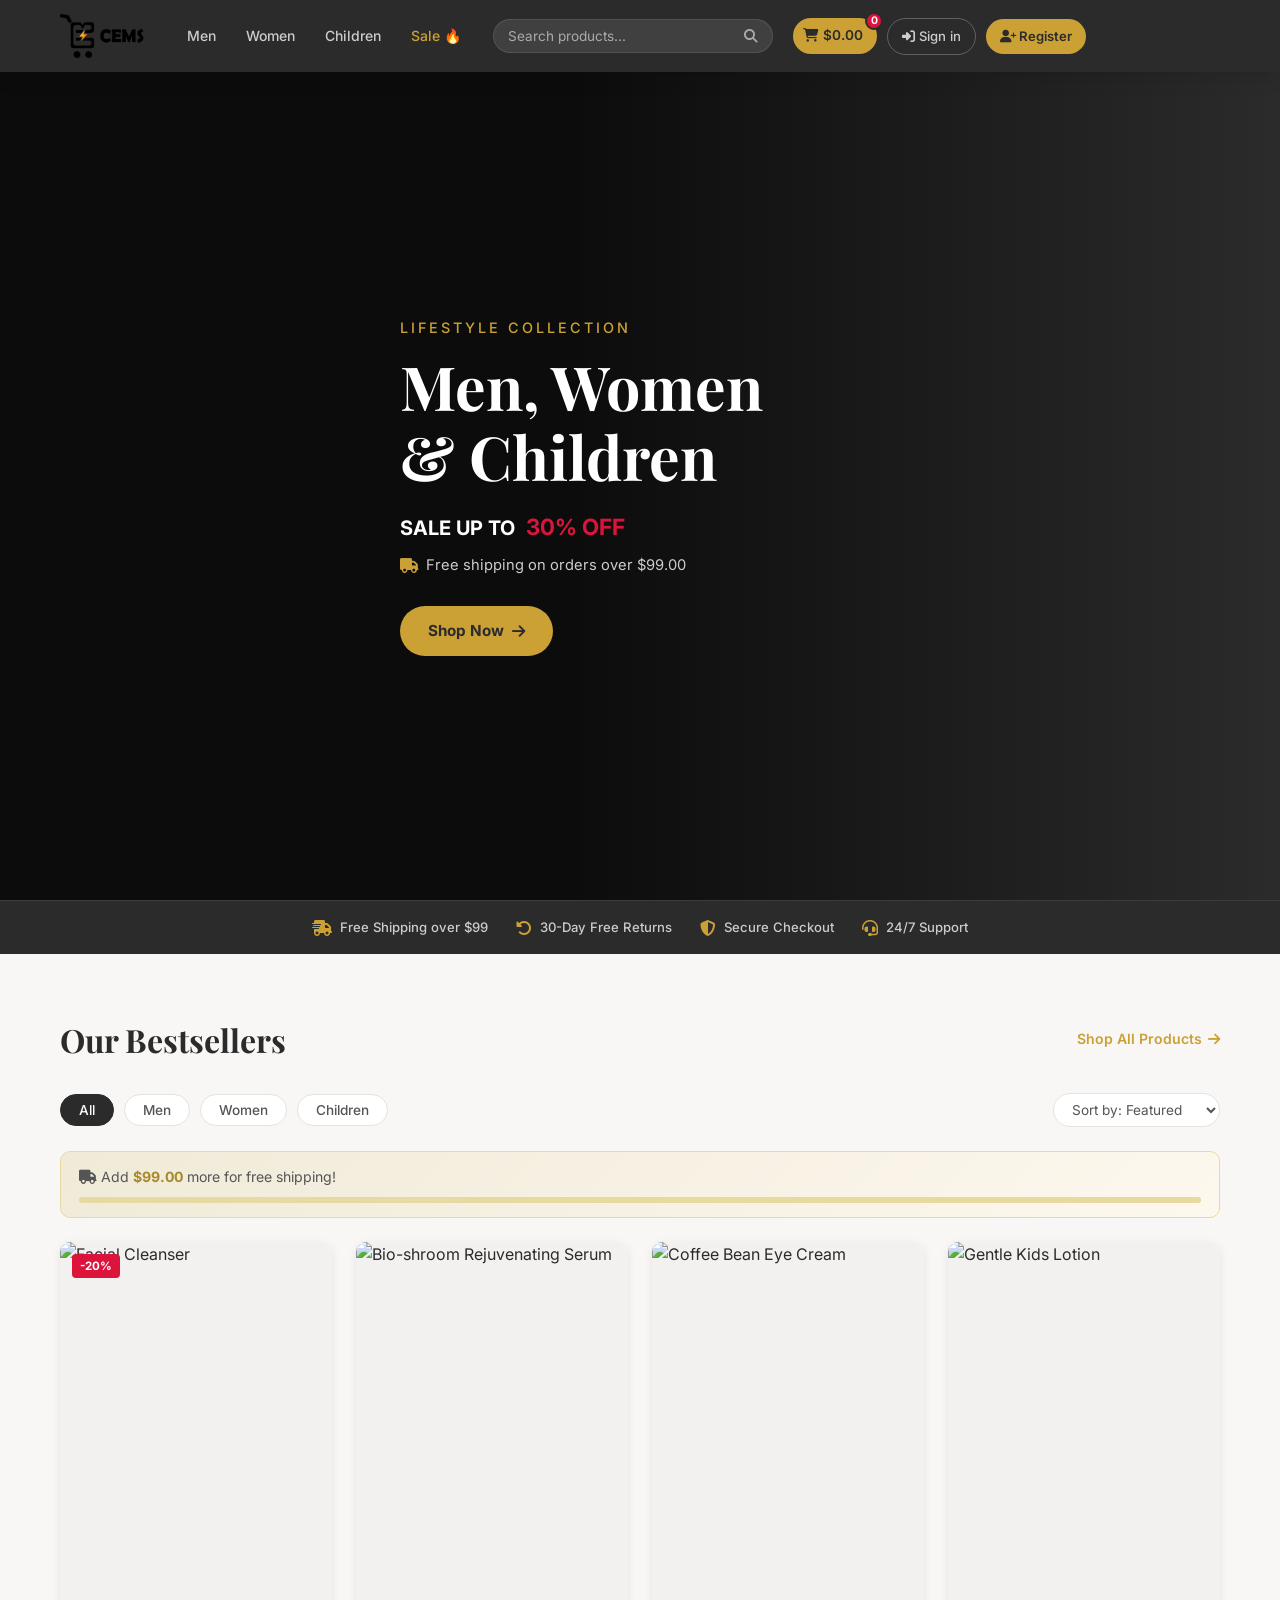
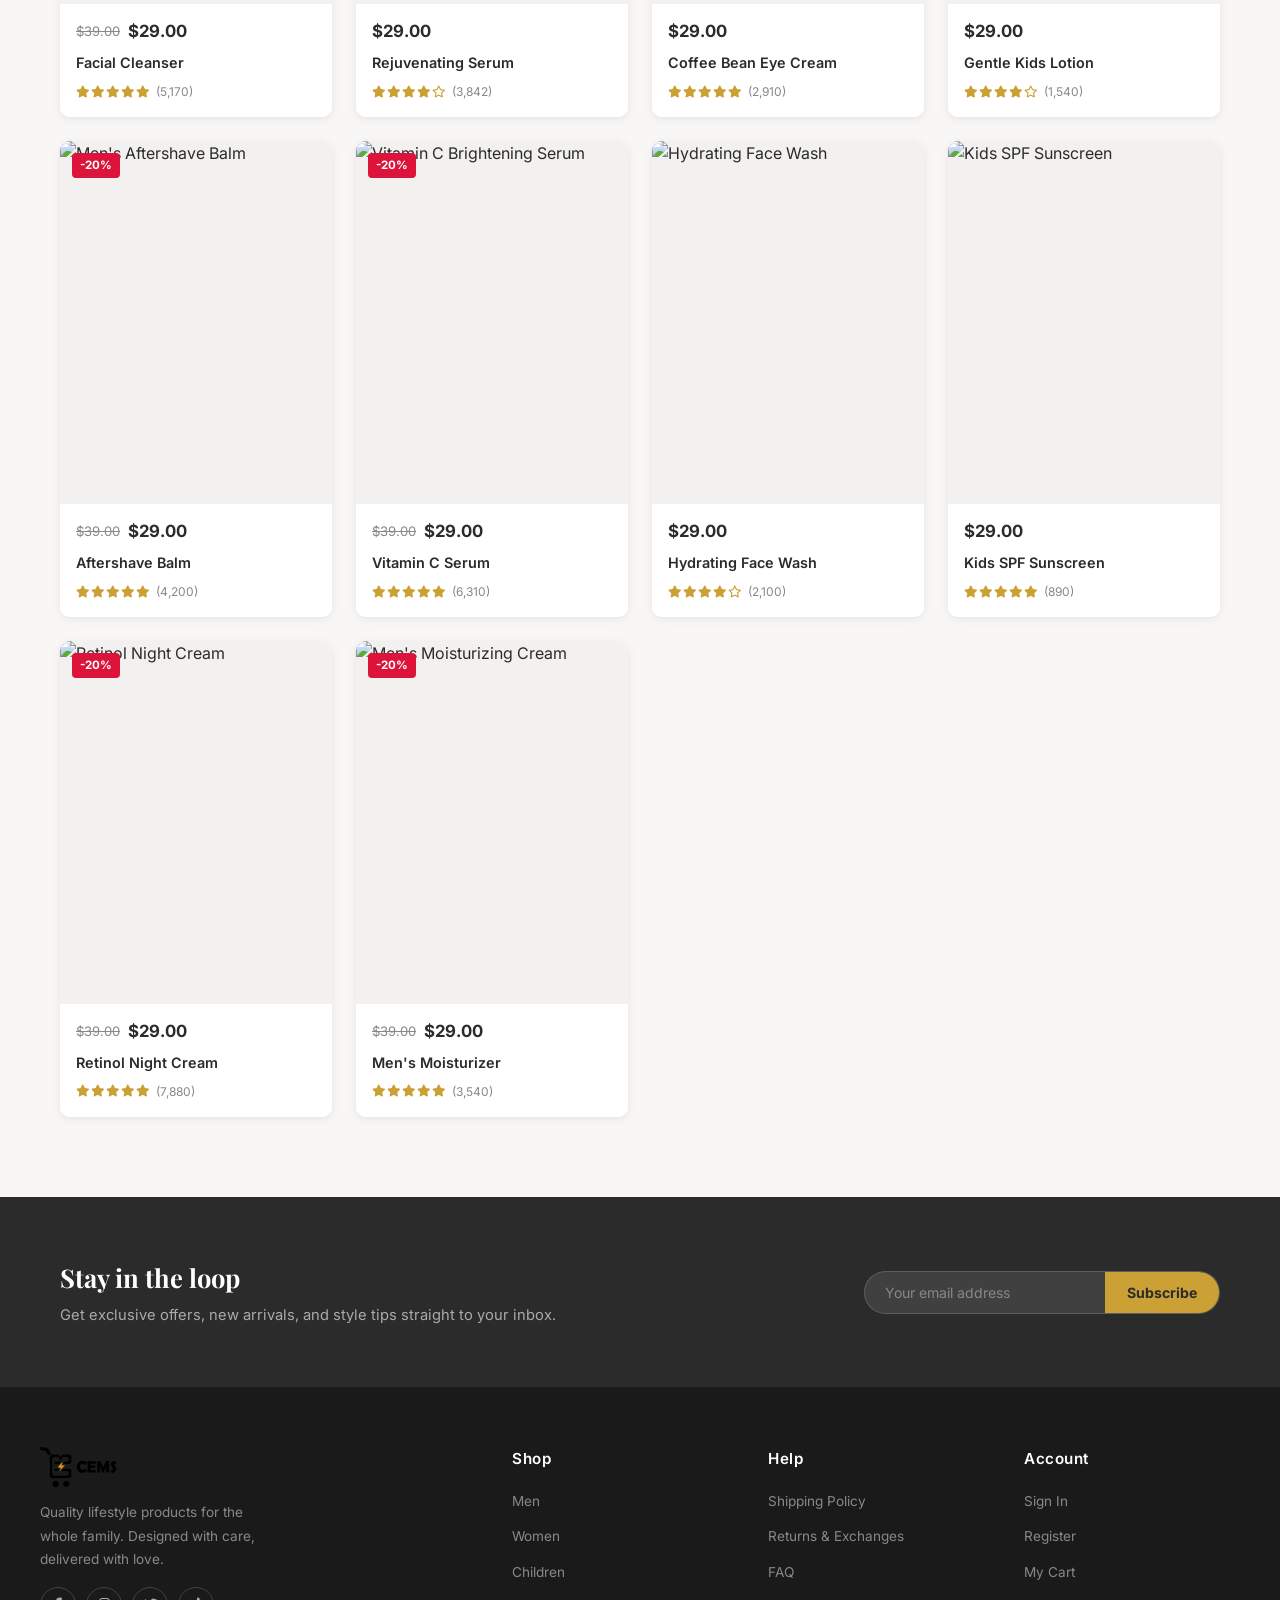
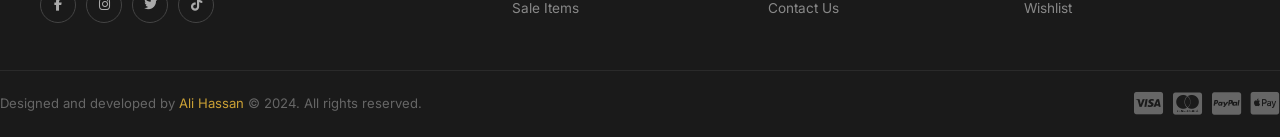
==== Store/index.html @ 9d7975e6 "Add files via upload" ====
<!DOCTYPE html>
<html lang="en">
<head>
  <meta charset="UTF-8" />
  <meta name="viewport" content="width=device-width, initial-scale=1.0" />
  <meta name="description" content="Shop the latest lifestyle collection for Men, Women & Children. Sale up to 30% off. Free shipping on orders over $99." />
  <title>StyleStore — Lifestyle Collection</title>
  <link rel="shortcut icon" href="images/bag-shopping-solid.svg" type="image/x-icon" />
  <link rel="stylesheet" href="https://cdnjs.cloudflare.com/ajax/libs/font-awesome/6.4.2/css/all.min.css" crossorigin="anonymous" referrerpolicy="no-referrer" />
  <link rel="stylesheet" href="css/main.css" />
</head>
<body>

  <!-- ===== HEADER ===== -->
  <header id="headerElement">
    <div class="container header-inner">

      <button class="hamburger" id="hamburgerBtn" aria-label="Open menu">
        <i class="fa-solid fa-bars"></i>
      </button>

      <a href="index.html" class="logo" aria-label="StyleStore Home">
        <img src="images/IMG_20241124_141913_439.png" alt="StyleStore Logo" />
      </a>

      <nav class="main-nav" id="mainNav">
        <ul>
          <li><a href="#shop">Men</a></li>
          <li><a href="#shop">Women</a></li>
          <li><a href="#shop">Children</a></li>
          <li><a href="#shop" class="nav-sale">Sale 🔥</a></li>
        </ul>
      </nav>

      <div class="search-bar">
        <input type="search" id="searchInput" placeholder="Search products..." aria-label="Search products" />
        <button id="searchBtn" aria-label="Search"><i class="fa-solid fa-magnifying-glass"></i></button>
      </div>

      <div class="header-actions">
        <a href="cart.html" class="cart-link" aria-label="Shopping cart">
          <i class="fa-solid fa-cart-shopping"></i>
          <span class="cart-total" id="cartTotalHeader">$0.00</span>
          <span class="badge-count" id="cartCountHeader">0</span>
        </a>
        <a class="btn-outline" href="signin.html"><i class="fa-solid fa-right-to-bracket"></i> Sign in</a>
        <a class="btn-solid" href="register.html"><i class="fa-solid fa-user-plus"></i> Register</a>
      </div>
    </div>
  </header>

  <!-- ===== HERO ===== -->
  <section class="hero">
    <div class="hero-overlay"></div>
    <div class="container hero-content">
      <p class="hero-eyebrow">Lifestyle Collection</p>
      <h1 class="hero-title">Men, Women<br>&amp; Children</h1>
      <p class="hero-sale">SALE UP TO <span>30% OFF</span></p>
      <p class="hero-ship"><i class="fa-solid fa-truck"></i> Free shipping on orders over $99.00</p>
      <a href="#shop" class="btn-hero">Shop Now <i class="fa-solid fa-arrow-right"></i></a>
    </div>
  </section>

  <!-- ===== TRUST BADGES ===== -->
  <section class="trust-bar">
    <div class="container trust-inner">
      <div class="trust-item"><i class="fa-solid fa-truck-fast"></i><span>Free Shipping over $99</span></div>
      <div class="trust-item"><i class="fa-solid fa-rotate-left"></i><span>30-Day Free Returns</span></div>
      <div class="trust-item"><i class="fa-solid fa-shield-halved"></i><span>Secure Checkout</span></div>
      <div class="trust-item"><i class="fa-solid fa-headset"></i><span>24/7 Support</span></div>
    </div>
  </section>

  <!-- ===== BREADCRUMB (hidden on home, shown on other pages) ===== -->

  <!-- ===== PRODUCTS SECTION ===== -->
  <section class="section shop" id="shop" aria-label="Shop">
    <div class="container">

      <div class="section-header">
        <h2 class="section-title">Our Bestsellers</h2>
        <a href="#shop" class="btn-link">Shop All Products <i class="fa-solid fa-arrow-right"></i></a>
      </div>

      <!-- Filter Bar -->
      <div class="filter-bar">
        <button class="filter-btn active" data-filter="all">All</button>
        <button class="filter-btn" data-filter="men">Men</button>
<button class="filter-btn" data-filter="women">Women</button>
        <button class="filter-btn" data-filter="children">Children</button>
        <select class="sort-select" id="sortSelect" aria-label="Sort products">
          <option value="default">Sort by: Featured</option>
          <option value="price-asc">Price: Low to High</option>
          <option value="price-desc">Price: High to Low</option>
          <option value="rating">Top Rated</option>
        </select>
      </div>

      <!-- Free Shipping Progress -->
      <div class="shipping-progress" id="shippingProgress">
        <p><i class="fa-solid fa-truck"></i> Add <strong id="shippingRemain">$99.00</strong> more for free shipping!</p>
        <div class="progress-track"><div class="progress-fill" id="progressFill" style="width:0%"></div></div>
      </div>

      <ul class="products-grid" id="productsGrid">

        <li class="product-item" data-category="women" data-price="29" data-rating="5">
          <div class="shop-card">
            <div class="card-banner">
              <img src="images/product-01.jpg" width="540" height="720" loading="lazy" alt="Facial Cleanser" class="img-cover">
              <span class="badge">-20%</span>
              <div class="card-actions">
                <button class="action-btn" aria-label="Add to cart" onclick="addToCart('Facial Cleanser', 29, 'images/product-01.jpg', this)">
                  <i class="fa-solid fa-bag-shopping"></i>
                </button>
                <button class="action-btn wishlist-btn" aria-label="Add to wishlist" onclick="toggleWishlist(this)">
                  <i class="fa-regular fa-heart"></i>
                </button>
                <button class="action-btn" aria-label="Quick view" onclick="openQuickView('Facial Cleanser', 29, 'images/product-01.jpg', 'A gentle daily facial cleanser suitable for all skin types. Removes impurities without stripping moisture.')">
                  <i class="fa-solid fa-eye"></i>
                </button>
              </div>
            </div>
            <div class="card-content">
              <div class="price">
                <del class="del">$39.00</del>
                <span class="price-now">$29.00</span>
              </div>
              <h3><a href="product.html" class="card-title">Facial Cleanser</a></h3>
              <div class="card-rating">
                <div class="stars" aria-label="5 star rating">
                  <i class="fa-solid fa-star"></i><i class="fa-solid fa-star"></i><i class="fa-solid fa-star"></i><i class="fa-solid fa-star"></i><i class="fa-solid fa-star"></i>
                </div>
                <p class="rating-text">(5,170)</p>
              </div>
            </div>
          </div>
        </li>

        <li class="product-item" data-category="men" data-price="29" data-rating="4">
          <div class="shop-card">
            <div class="card-banner">
              <img src="images/product-02.jpg" width="540" height="720" loading="lazy" alt="Bio-shroom Rejuvenating Serum" class="img-cover">
              <div class="card-actions">
                <button class="action-btn" aria-label="Add to cart" onclick="addToCart('Rejuvenating Serum', 29, 'images/product-02.jpg', this)">
                  <i class="fa-solid fa-bag-shopping"></i>
                </button>
                <button class="action-btn wishlist-btn" aria-label="Add to wishlist" onclick="toggleWishlist(this)">
                  <i class="fa-regular fa-heart"></i>
                </button>
                <button class="action-btn" aria-label="Quick view" onclick="openQuickView('Rejuvenating Serum', 29, 'images/product-02.jpg', 'Bio-shroom formula that deeply nourishes and rejuvenates tired skin overnight.')">
                  <i class="fa-solid fa-eye"></i>
 </button>
              </div>
            </div>
            <div class="card-content">
              <div class="price"><span class="price-now">$29.00</span></div>
              <h3><a href="product.html" class="card-title">Rejuvenating Serum</a></h3>
              <div class="card-rating">
                <div class="stars">
                  <i class="fa-solid fa-star"></i><i class="fa-solid fa-star"></i><i class="fa-solid fa-star"></i><i class="fa-solid fa-star"></i><i class="fa-regular fa-star"></i>
                </div>
                <p class="rating-text">(3,842)</p>
              </div>
            </div>
          </div>
        </li>

        <li class="product-item" data-category="women" data-price="29" data-rating="5">
          <div class="shop-card">
            <div class="card-banner">
              <img src="images/product-03.jpg" width="540" height="720" loading="lazy" alt="Coffee Bean Eye Cream" class="img-cover">
              <div class="card-actions">
                <button class="action-btn" aria-label="Add to cart" onclick="addToCart('Coffee Bean Eye Cream', 29, 'images/product-03.jpg', this)">
                  <i class="fa-solid fa-bag-shopping"></i>
                </button>
                <button class="action-btn wishlist-btn" aria-label="Add to wishlist" onclick="toggleWishlist(this)">
                  <i class="fa-regular fa-heart"></i>
                </button>
                <button class="action-btn" aria-label="Quick view" onclick="openQuickView('Coffee Bean Eye Cream', 29, 'images/product-03.jpg', 'Caffeine-infused eye cream that reduces puffiness and dark circles.')">
                  <i class="fa-solid fa-eye"></i>
                </button>
              </div>
            </div>
            <div class="card-content">
              <div class="price"><span class="price-now">$29.00</span></div>
              <h3><a href="product.html" class="card-title">Coffee Bean Eye Cream</a></h3>
              <div class="card-rating">
                <div class="stars">
                  <i class="fa-solid fa-star"></i><i class="fa-solid fa-star"></i><i class="fa-solid fa-star"></i><i class="fa-solid fa-star"></i><i class="fa-solid fa-star"></i>
                </div>
                <p class="rating-text">(2,910)</p>
              </div>
            </div>
          </div>
        </li>

        <li class="product-item" data-category="children" data-price="29" data-rating="4">
          <div class="shop-card">
            <div class="card-banner">
              <img src="images/product-04.jpg" width="540" height="720" loading="lazy" alt="Gentle Kids Lotion" class="img-cover">
              <div class="card-actions">
                <button class="action-btn" aria-label="Add to cart" onclick="addToCart('Gentle Kids Lotion', 29, 'images/product-04.jpg', this)">
                  <i class="fa-solid fa-bag-shopping"></i>
                </button>
                <button class="action-btn wishlist-btn" aria-label="Add to wishlist" onclick="toggleWishlist(this)">
                  <i class="fa-regular fa-heart"></i>
                </button>
                <button class="action-btn" aria-label="Quick view" onclick="openQuickView('Gentle Kids Lotion', 29, 'images/product-04.jpg', 'Hypoallergenic lotion specially formulated for sensitive children\'s skin.')">
                  <i class="fa-solid fa-eye"></i>
                </button>
              </div>
            </div>
            <div class="card-content">
              <div class="price"><span class="price-now">$29.00</span></div>
              <h3><a href="product.html" class="card-title">Gentle Kids Lotion</a></h3>
              <div class="card-rating">
                <div class="stars">
                  <i class="fa-solid fa-star"></i><i class="fa-solid fa-star"></i><i class="fa-solid fa-star"></i><i class="fa-solid fa-star"></i><i class="fa-regular fa-star"></i>
                </div>
                <p class="rating-text">(1,540)</p>
              </div>
            </div>
          </div>
        </li>
 <li class="product-item" data-category="men" data-price="29" data-rating="5">
          <div class="shop-card">
            <div class="card-banner">
              <img src="images/product-05.jpg" width="540" height="720" loading="lazy" alt="Men's Aftershave Balm" class="img-cover">
              <span class="badge">-20%</span>
              <div class="card-actions">
                <button class="action-btn" aria-label="Add to cart" onclick="addToCart('Aftershave Balm', 29, 'images/product-05.jpg', this)">
                  <i class="fa-solid fa-bag-shopping"></i>
                </button>
                <button class="action-btn wishlist-btn" aria-label="Add to wishlist" onclick="toggleWishlist(this)">
                  <i class="fa-regular fa-heart"></i>
                </button>
                <button class="action-btn" aria-label="Quick view" onclick="openQuickView('Aftershave Balm', 29, 'images/product-05.jpg', 'Soothing aftershave balm with natural ingredients for smooth, irritation-free skin.')">
                  <i class="fa-solid fa-eye"></i>
                </button>
              </div>
            </div>
            <div class="card-content">
              <div class="price">
                <del class="del">$39.00</del>
                <span class="price-now">$29.00</span>
              </div>
              <h3><a href="product.html" class="card-title">Aftershave Balm</a></h3>
              <div class="card-rating">
                <div class="stars">
                  <i class="fa-solid fa-star"></i><i class="fa-solid fa-star"></i><i class="fa-solid fa-star"></i><i class="fa-solid fa-star"></i><i class="fa-solid fa-star"></i>
                </div>
                <p class="rating-text">(4,200)</p>
              </div>
            </div>
          </div>
        </li>

        <li class="product-item" data-category="women" data-price="29" data-rating="5">
          <div class="shop-card">
            <div class="card-banner">
              <img src="images/product-06.jpg" width="540" height="720" loading="lazy" alt="Vitamin C Brightening Serum" class="img-cover">
              <span class="badge">-20%</span>
              <div class="card-actions">
                <button class="action-btn" aria-label="Add to cart" onclick="addToCart('Vitamin C Serum', 29, 'images/product-06.jpg', this)">
                  <i class="fa-solid fa-bag-shopping"></i>
                </button>
                <button class="action-btn wishlist-btn" aria-label="Add to wishlist" onclick="toggleWishlist(this)">
                  <i class="fa-regular fa-heart"></i>
                </button>
                <button class="action-btn" aria-label="Quick view" onclick="openQuickView('Vitamin C Serum', 29, 'images/product-06.jpg', 'Brightening Vitamin C serum that evens skin tone and reduces dark spots.')">
                  <i class="fa-solid fa-eye"></i>
                </button>
              </div>
            </div>
            <div class="card-content">
              <div class="price">
                <del class="del">$39.00</del>
                <span class="price-now">$29.00</span>
              </div>
              <h3><a href="product.html" class="card-title">Vitamin C Serum</a></h3>
              <div class="card-rating">
                <div class="stars">
                  <i class="fa-solid fa-star"></i><i class="fa-solid fa-star"></i><i class="fa-solid fa-star"></i><i class="fa-solid fa-star"></i><i class="fa-solid fa-star"></i>
                </div>
                <p class="rating-text">(6,310)</p>
              </div>
            </div>
          </div>
        </li>

        <li class="product-item" data-category="men" data-price="29" data-rating="4">
          <div class="shop-card">
            <div class="card-banner">
 <img src="images/product-08.jpg" width="540" height="720" loading="lazy" alt="Hydrating Face Wash" class="img-cover">
              <div class="card-actions">
                <button class="action-btn" aria-label="Add to cart" onclick="addToCart('Hydrating Face Wash', 29, 'images/product-08.jpg', this)">
                  <i class="fa-solid fa-bag-shopping"></i>
                </button>
                <button class="action-btn wishlist-btn" aria-label="Add to wishlist" onclick="toggleWishlist(this)">
                  <i class="fa-regular fa-heart"></i>
                </button>
                <button class="action-btn" aria-label="Quick view" onclick="openQuickView('Hydrating Face Wash', 29, 'images/product-08.jpg', 'Gentle daily face wash with hyaluronic acid for deep hydration.')">
                  <i class="fa-solid fa-eye"></i>
                </button>
              </div>
            </div>
            <div class="card-content">
              <div class="price"><span class="price-now">$29.00</span></div>
              <h3><a href="product.html" class="card-title">Hydrating Face Wash</a></h3>
              <div class="card-rating">
                <div class="stars">
                  <i class="fa-solid fa-star"></i><i class="fa-solid fa-star"></i><i class="fa-solid fa-star"></i><i class="fa-solid fa-star"></i><i class="fa-regular fa-star"></i>
                </div>
                <p class="rating-text">(2,100)</p>
              </div>
            </div>
          </div>
        </li>

        <li class="product-item" data-category="children" data-price="29" data-rating="5">
          <div class="shop-card">
            <div class="card-banner">
              <img src="images/product-09.jpg" width="540" height="720" loading="lazy" alt="Kids SPF Sunscreen" class="img-cover">
              <div class="card-actions">
                <button class="action-btn" aria-label="Add to cart" onclick="addToCart('Kids SPF Sunscreen', 29, 'images/product-09.jpg', this)">
                  <i class="fa-solid fa-bag-shopping"></i>
                </button>
                <button class="action-btn wishlist-btn" aria-label="Add to wishlist" onclick="toggleWishlist(this)">
                  <i class="fa-regular fa-heart"></i>
                </button>
                <button class="action-btn" aria-label="Quick view" onclick="openQuickView('Kids SPF Sunscreen', 29, 'images/product-09.jpg', 'SPF 50+ mineral sunscreen safe for children\'s delicate skin.')">
                  <i class="fa-solid fa-eye"></i>
                </button>
              </div>
            </div>
            <div class="card-content">
              <div class="price"><span class="price-now">$29.00</span></div>
              <h3><a href="product.html" class="card-title">Kids SPF Sunscreen</a></h3>
              <div class="card-rating">
                <div class="stars">
                  <i class="fa-solid fa-star"></i><i class="fa-solid fa-star"></i><i class="fa-solid fa-star"></i><i class="fa-solid fa-star"></i><i class="fa-solid fa-star"></i>
                </div>
                <p class="rating-text">(890)</p>
              </div>
            </div>
          </div>
        </li>

        <li class="product-item" data-category="women" data-price="29" data-rating="5">
          <div class="shop-card">
            <div class="card-banner">
              <img src="images/product-10.jpg" width="540" height="720" loading="lazy" alt="Retinol Night Cream" class="img-cover">
              <span class="badge">-20%</span>
              <div class="card-actions">
                <button class="action-btn" aria-label="Add to cart" onclick="addToCart('Retinol Night Cream', 29, 'images/product-10.jpg', this)">
                  <i class="fa-solid fa-bag-shopping"></i>
</button>
                <button class="action-btn wishlist-btn" aria-label="Add to wishlist" onclick="toggleWishlist(this)">
                  <i class="fa-regular fa-heart"></i>
                </button>
                <button class="action-btn" aria-label="Quick view" onclick="openQuickView('Retinol Night Cream', 29, 'images/product-10.jpg', 'Advanced retinol night cream that visibly reduces fine lines while you sleep.')">
                  <i class="fa-solid fa-eye"></i>
                </button>
              </div>
            </div>
            <div class="card-content">
              <div class="price">
                <del class="del">$39.00</del>
                <span class="price-now">$29.00</span>
              </div>
              <h3><a href="product.html" class="card-title">Retinol Night Cream</a></h3>
              <div class="card-rating">
                <div class="stars">
                  <i class="fa-solid fa-star"></i><i class="fa-solid fa-star"></i><i class="fa-solid fa-star"></i><i class="fa-solid fa-star"></i><i class="fa-solid fa-star"></i>
                </div>
                <p class="rating-text">(7,880)</p>
              </div>
            </div>
          </div>
        </li>

        <li class="product-item" data-category="men" data-price="29" data-rating="5">
          <div class="shop-card">
            <div class="card-banner">
              <img src="images/product-11.jpg" width="540" height="720" loading="lazy" alt="Men's Moisturizing Cream" class="img-cover">
              <span class="badge">-20%</span>
              <div class="card-actions">
                <button class="action-btn" aria-label="Add to cart" onclick="addToCart('Men\'s Moisturizing Cream', 29, 'images/product-11.jpg', this)">
                  <i class="fa-solid fa-bag-shopping"></i>
                </button>
                <button class="action-btn wishlist-btn" aria-label="Add to wishlist" onclick="toggleWishlist(this)">
                  <i class="fa-regular fa-heart"></i>
                </button>
                <button class="action-btn" aria-label="Quick view" onclick="openQuickView('Men\'s Moisturizing Cream', 29, 'images/product-11.jpg', 'Lightweight moisturizing cream built for men\'s skin after shaving or sports.')">
                  <i class="fa-solid fa-eye"></i>
                </button>
              </div>
            </div>
            <div class="card-content">
              <div class="price">
                <del class="del">$39.00</del>
                <span class="price-now">$29.00</span>
              </div>
              <h3><a href="product.html" class="card-title">Men's Moisturizer</a></h3>
              <div class="card-rating">
                <div class="stars">
                  <i class="fa-solid fa-star"></i><i class="fa-solid fa-star"></i><i class="fa-solid fa-star"></i><i class="fa-solid fa-star"></i><i class="fa-solid fa-star"></i>
                </div>
                <p class="rating-text">(3,540)</p>
              </div>
            </div>
          </div>
        </li>

      </ul>
    </div>
  </section>

  <!-- ===== NEWSLETTER ===== -->
  <section class="newsletter">
    <div class="container newsletter-inner">
      <div>
        <h3>Stay in the loop</h3>
        <p>Get exclusive offers, new arrivals, and style tips straight to your inbox.</p>
      </div>
      <div class="newsletter-form">
        <input type="email" placeholder="Your email address" aria-label="Email for newsletter" id="newsletterEmail" />
        <button onclick="subscribeNewsletter()">Subscribe</button>
      </div>
    </div>
  </section>

  <!-- ===== FOOTER ===== -->
  <footer>
    <div class="container footer-grid">
      <div class="footer-col">
        <img src="images/IMG_20241124_141913_439.png" alt="StyleStore Logo" class="footer-logo" />
<p>Quality lifestyle products for the whole family. Designed with care, delivered with love.</p>
        <div class="social-links">
          <a href="#" aria-label="Facebook"><i class="fa-brands fa-facebook-f"></i></a>
          <a href="#" aria-label="Instagram"><i class="fa-brands fa-instagram"></i></a>
          <a href="#" aria-label="Twitter"><i class="fa-brands fa-twitter"></i></a>
          <a href="#" aria-label="TikTok"><i class="fa-brands fa-tiktok"></i></a>
        </div>
      </div>
      <div class="footer-col">
        <h4>Shop</h4>
        <ul>
          <li><a href="#shop">Men</a></li>
          <li><a href="#shop">Women</a></li>
          <li><a href="#shop">Children</a></li>
          <li><a href="#shop">Sale Items</a></li>
        </ul>
      </div>
      <div class="footer-col">
        <h4>Help</h4>
        <ul>
          <li><a href="#">Shipping Policy</a></li>
          <li><a href="#">Returns & Exchanges</a></li>
          <li><a href="#">FAQ</a></li>
          <li><a href="#">Contact Us</a></li>
        </ul>
      </div>
      <div class="footer-col">
        <h4>Account</h4>
        <ul>
          <li><a href="signin.html">Sign In</a></li>
          <li><a href="register.html">Register</a></li>
          <li><a href="cart.html">My Cart</a></li>
          <li><a href="#">Wishlist</a></li>
        </ul>
      </div>
    </div>
    <div class="footer-bottom">
      <p>Designed and developed by <span>Ali Hassan</span> © 2024. All rights reserved.</p>
      <div class="payment-icons">
        <i class="fa-brands fa-cc-visa"></i>
        <i class="fa-brands fa-cc-mastercard"></i>
        <i class="fa-brands fa-cc-paypal"></i>
        <i class="fa-brands fa-cc-apple-pay"></i>
      </div>
    </div>
  </footer>

  <!-- ===== QUICK VIEW MODAL ===== -->
  <div class="modal-overlay" id="quickViewModal">
    <div class="modal-box">
      <button class="modal-close" onclick="closeQuickView()" aria-label="Close"><i class="fa-solid fa-xmark"></i></button>
      <img id="modalImg" src="" alt="" />
      <div class="modal-info">
        <h3 id="modalTitle"></h3>
        <p class="modal-price" id="modalPrice"></p>
        <p id="modalDesc"></p>
        <button class="btn-cart-modal" id="modalAddCart">
          <i class="fa-solid fa-cart-plus"></i> Add to Cart
        </button>
      </div>
    </div>
  </div>

  <!-- ===== TOAST NOTIFICATION ===== -->
  <div class="toast" id="toast"></div>

  <script src="js/main.js"></script>
</body>
</html>
---- Store/css/main.css ----
@import url("https://fonts.googleapis.com/css2?family=Inter:wght@300;400;500;600;700&family=Playfair+Display:wght@600;700&display=swap");

/* =============================================
   CSS VARIABLES
   ============================================= */
:root {
  --gold:        #cba135;
  --gold-dark:   #a8892b;
  --brown:       #875e3d;
  --dark:        #2b2b2b;
  --mid:         #555555;
  --light-text:  #888888;
  --bg:          #f8f7f5;
  --bg-card:     #ffffff;
  --bg-section:  #f2f1ef;
  --border:      #e5e3df;
  --white:       #ffffff;
  --red:         #dc143c;
  --green:       #28a745;
  --shadow-sm:   0 2px 8px rgba(0,0,0,0.08);
  --shadow-md:   0 4px 20px rgba(0,0,0,0.12);
  --shadow-lg:   0 8px 40px rgba(0,0,0,0.15);
  --radius:      10px;
  --radius-sm:   6px;
  --transition:  0.3s ease;
  --header-h:    72px;
}

/* =============================================
   RESET & BASE
   ============================================= */
*, *::before, *::after {
  box-sizing: border-box;
  margin: 0;
  padding: 0;
}
html {
  scroll-behavior: smooth;
  font-size: 16px;
}
body {
  font-family: 'Inter', system-ui, sans-serif;
  color: var(--dark);
  background: var(--bg);
  line-height: 1.6;
  min-height: 100vh;
  display: flex;
  flex-direction: column;
}
img {
  max-width: 100%;
  display: block;
}
a {
  text-decoration: none;
  color: inherit;
  transition: var(--transition);
}
ul {
  list-style: none;
}
button {
  cursor: pointer;
  font-family: inherit;
  border: none;
  background: none;
  transition: var(--transition);
}
input, select, textarea {
  font-family: inherit;
  outline: none;
}
main { flex: 1; }

/* Scrollbar */
::-webkit-scrollbar { width: 6px; }
::-webkit-scrollbar-track { background: var(--bg-section); }
::-webkit-scrollbar-thumb { background: var(--gold); border-radius: 3px; }

/* =============================================
   CONTAINER
   ============================================= */
.container {
  width: 100%;
  max-width: 1200px;
  margin-inline: auto;
  padding-inline: 20px;
}

/* =============================================
   HEADER
   ============================================= */
header {
  position: sticky;
  top: 0;
  z-index: 100;
  background: var(--dark);
  height: var(--header-h);
  box-shadow: var(--shadow-md);
  transition: background var(--transition);
}
.header-inner {
  display: flex;
  align-items: center;
  height: 100%;
  gap: 20px;
}
.logo img {
  height: 44px;
  width: auto;
  object-fit: contain;
  flex-shrink: 0;
}
.logo:hover { opacity: 0.85; }

/* NAV */
.main-nav ul {
  display: flex;
  gap: 6px;
}
.main-nav a {
  color: #ccc;
  font-size: 0.875rem;
  font-weight: 500;
  padding: 6px 12px;
  border-radius: 20px;
  transition: var(--transition);
}
.main-nav a:hover {
  color: var(--white);
  background: rgba(255,255,255,0.1);
}
.main-nav .nav-sale { color: var(--gold); }
.main-nav .nav-sale:hover { color: var(--gold); background: rgba(203,161,53,0.15); }

/* SEARCH BAR */
.search-bar {
  display: flex;
  align-items: center;
  background: rgba(255,255,255,0.1);
  border-radius: 25px;
  padding: 4px 6px 4px 14px;
  flex: 1;
  max-width: 280px;
  border: 1px solid rgba(255,255,255,0.1);
  transition: var(--transition);
}
.search-bar:focus-within {
  background: rgba(255,255,255,0.15);
  border-color: var(--gold);
}
.search-bar input {
  background: transparent;
  border: none;
  color: var(--white);
  font-size: 0.85rem;
  flex: 1;
  min-width: 0;
}
.search-bar input::placeholder { color: #aaa; }
.search-bar button {
  color: #aaa;
  padding: 4px 8px;
  font-size: 0.85rem;
  border-radius: 20px;
}
.search-bar button:hover { color: var(--gold); }

/* HEADER ACTIONS */
.header-actions {
  display: flex;
  align-items: center;
  gap: 10px;
  flex-shrink: 0;
}
.cart-link {
  position: relative;
 display: flex;
  align-items: center;
  gap: 5px;
  background: var(--gold);
  color: var(--dark);
  font-size: 0.85rem;
  font-weight: 600;
  padding: 7px 14px 7px 10px;
  border-radius: 25px;
  transition: var(--transition);
}
.cart-link:hover { background: var(--gold-dark); color: var(--white); transform: scale(1.03); }
.badge-count {
  position: absolute;
  top: -6px;
  right: -6px;
  background: var(--red);
  color: #fff;
  font-size: 0.65rem;
  font-weight: 700;
  width: 18px;
  height: 18px;
  border-radius: 50%;
  display: flex;
  align-items: center;
  justify-content: center;
  border: 2px solid var(--dark);
}
.btn-outline {
  color: #ccc;
  border: 1px solid rgba(255,255,255,0.25);
  padding: 7px 14px;
  border-radius: 25px;
  font-size: 0.82rem;
  font-weight: 500;
  white-space: nowrap;
}
.btn-outline:hover { border-color: var(--gold); color: var(--gold); }
.btn-solid {
  background: var(--gold);
  color: var(--dark);
  padding: 7px 14px;
  border-radius: 25px;
  font-size: 0.82rem;
  font-weight: 600;
  white-space: nowrap;
}
.btn-solid:hover { background: var(--gold-dark); color: var(--white); }

/* HAMBURGER */
.hamburger {
  display: none;
  color: var(--white);
  font-size: 1.3rem;
  padding: 6px;
  flex-shrink: 0;
}

/* =============================================
   HERO
   ============================================= */
.hero {
  position: relative;
  height: calc(100vh - var(--header-h));
  min-height: 480px;
  background: url('../images/InShot_hero.jpg') center/cover no-repeat;
  background-color: var(--dark);
  display: flex;
  align-items: center;
}
.hero-overlay {
  position: absolute;
  inset: 0;
  background: linear-gradient(to right, rgba(0,0,0,0.72) 45%, transparent 100%);
}
.hero-content {
  position: relative;
  z-index: 2;
  max-width: 520px;
  color: var(--white);
}
.hero-eyebrow {
  font-size: 0.9rem;
  text-transform: uppercase;
  letter-spacing: 3px;
  color: var(--gold);
  margin-bottom: 12px;
  font-weight: 500;
}
.hero-title {
  font-family: 'Playfair Display', serif;
  font-size: clamp(2.4rem, 5vw, 3.8rem);
  font-weight: 700;
  line-height: 1.15;
  margin-bottom: 18px;
}
.hero-sale {
  font-size: 1.25rem;
  font-weight: 700;
  margin-bottom: 10px;
}
.hero-sale span { color: var(--red); font-size: 1.4rem; margin-left: 6px; }
.hero-ship {
  color: #ccc;
  font-size: 0.92rem;
  margin-bottom: 28px;
  display: flex;
  align-items: center;
  gap: 8px;
}
.hero-ship i { color: var(--gold); }
.btn-hero {
  display: inline-flex;
  align-items: center;
  gap: 8px;
  background: var(--gold);
  color: var(--dark);
  font-weight: 700;
  font-size: 0.95rem;
  padding: 13px 28px;
  border-radius: 30px;
  transition: var(--transition);
}
.btn-hero:hover { background: var(--gold-dark); color: var(--white); transform: translateY(-2px); box-shadow: 0 6px 20px rgba(203,161,53,0.35); }

/* =============================================
   TRUST BAR
   ============================================= */
.trust-bar {
  background: var(--dark);
  border-top: 1px solid rgba(255,255,255,0.08);
  padding: 16px 0;
}
.trust-inner {
  display: flex;
  justify-content: center;
  flex-wrap: wrap;
  gap: 28px;
}
.trust-item {
  display: flex;
  align-items: center;
  gap: 8px;
  color: #ccc;
  font-size: 0.82rem;
  font-weight: 500;
}
.trust-item i { color: var(--gold); font-size: 1rem; }

/* =============================================
   BREADCRUMB
   ============================================= */
.breadcrumb {
  background: var(--bg-section);
  border-bottom: 1px solid var(--border);
  padding: 12px 0;
}
.breadcrumb .container {
  display: flex;
  align-items: center;
  gap: 8px;
  font-size: 0.83rem;
  color: var(--light-text);
}
.breadcrumb a { color: var(--mid); }
.breadcrumb a:hover { color: var(--gold); }
.breadcrumb i { font-size: 0.65rem; color: var(--light-text); }
.breadcrumb span { color: var(--dark); font-weight: 500; }
/* =============================================
   SECTION HEADER
   ============================================= */
.section-header {
  display: flex;
  justify-content: space-between;
  align-items: center;
  flex-wrap: wrap;
  gap: 12px;
  margin-bottom: 28px;
  margin-top: 60px;
}
.section-title {
  font-family: 'Playfair Display', serif;
  font-size: 2rem;
  font-weight: 700;
  color: var(--dark);
}
.btn-link {
  display: flex;
  align-items: center;
  gap: 6px;
  color: var(--gold);
  font-size: 0.88rem;
  font-weight: 600;
  border-bottom: 1px solid transparent;
}
.btn-link:hover { border-color: var(--gold); }

/* =============================================
   FILTER BAR
   ============================================= */
.filter-bar {
  display: flex;
  align-items: center;
  flex-wrap: wrap;
  gap: 10px;
  margin-bottom: 24px;
}
.filter-btn {
  padding: 7px 18px;
  border-radius: 20px;
  font-size: 0.85rem;
  font-weight: 500;
  color: var(--mid);
  border: 1px solid var(--border);
  background: var(--white);
  transition: var(--transition);
}
.filter-btn:hover, .filter-btn.active {
  background: var(--dark);
  color: var(--white);
  border-color: var(--dark);
}
.sort-select {
  margin-left: auto;
  padding: 7px 14px;
  border: 1px solid var(--border);
  border-radius: 20px;
  font-size: 0.85rem;
  color: var(--mid);
  background: var(--white);
  cursor: pointer;
}
.sort-select:hover { border-color: var(--gold); }

/* =============================================
   SHIPPING PROGRESS
   ============================================= */
.shipping-progress {
  background: linear-gradient(135deg, #f0ead8, #fdf8ee);
  border: 1px solid #e8d9a0;
  border-radius: var(--radius);
  padding: 14px 18px;
  margin-bottom: 24px;
}
.shipping-progress p {
  font-size: 0.88rem;
  color: var(--mid);
  margin-bottom: 8px;
}
.shipping-progress strong { color: var(--gold-dark); }
.progress-track {
  height: 6px;
  background: #e8d9a0;
  border-radius: 3px;
  overflow: hidden;
}
.progress-fill {
  height: 100%;
  background: linear-gradient(to right, var(--gold), var(--gold-dark));
  border-radius: 3px;
  transition: width 0.5s ease;
}

/* =============================================
   PRODUCTS GRID
   ============================================= */
.shop { padding-bottom: 80px; }
.products-grid {
  display: grid;
  grid-template-columns: repeat(auto-fill, minmax(220px, 1fr));
  gap: 24px;
}
.product-item { list-style: none; }
.product-item.hidden { display: none; }

.shop-card {
  background: var(--bg-card);
  border-radius: var(--radius);
  overflow: hidden;
  box-shadow: var(--shadow-sm);
  transition: box-shadow var(--transition), transform var(--transition);
}
.shop-card:hover {
  transform: translateY(-4px);
  box-shadow: var(--shadow-md);
}

/* Card Banner */
.card-banner {
  position: relative;
  overflow: hidden;
  background: var(--bg-section);
  aspect-ratio: 3/4;
}
.img-cover {
  width: 100%;
  height: 100%;
  object-fit: cover;
  transition: transform 0.5s ease;
}
.shop-card:hover .img-cover { transform: scale(1.05); }

.badge {
  position: absolute;
  top: 12px;
  left: 12px;
  background: var(--red);
  color: var(--white);
  font-size: 0.72rem;
  font-weight: 700;
  padding: 3px 8px;
  border-radius: 4px;
  z-index: 2;
}

/* Card Actions */
.card-actions {
  position: absolute;
  top: 50%;
  right: -50px;
  transform: translateY(-50%);
  display: flex;
  flex-direction: column;
  gap: 8px;
  opacity: 0;
  transition: all var(--transition);
  z-index: 3;
}
.shop-card:hover .card-actions {
  opacity: 1;
  right: 12px;
}
.action-btn {
  width: 38px;
  height: 38px;
  border-radius: 50%;
  background: var(--white);
  color: var(--dark);
  font-size: 0.88rem;
  display: flex;
  align-items: center;
  justify-content: center;
  box-shadow: var(--shadow-sm);
  transition: var(--transition);
  border: none;
}
.action-btn:hover { background: var(--gold); color: var(--white); transform: scale(1.1); }
.action-btn.wishlisted { background: var(--red); color: var(--white); }
/* Card Content */
.card-content {
  padding: 14px 16px 16px;
  background: var(--bg-card);
}
.price {
  display: flex;
  align-items: center;
  gap: 8px;
  margin-bottom: 6px;
}
.del {
  font-size: 0.82rem;
  color: var(--light-text);
  text-decoration: line-through;
}
.price-now {
  font-size: 1.05rem;
  font-weight: 700;
  color: var(--dark);
}
.card-title {
  display: block;
  font-size: 0.9rem;
  font-weight: 600;
  color: var(--dark);
  margin-bottom: 8px;
  white-space: nowrap;
  overflow: hidden;
  text-overflow: ellipsis;
  transition: var(--transition);
}
.card-title:hover { color: var(--gold); }
.card-rating {
  display: flex;
  align-items: center;
  gap: 6px;
}
.stars { color: var(--gold); font-size: 0.75rem; display: flex; gap: 1px; }
.rating-text { font-size: 0.75rem; color: var(--light-text); }

/* =============================================
   NEWSLETTER
   ============================================= */
.newsletter {
  background: var(--dark);
  padding: 60px 0;
}
.newsletter-inner {
  display: flex;
  align-items: center;
  justify-content: space-between;
  gap: 30px;
  flex-wrap: wrap;
}
.newsletter h3 {
  font-family: 'Playfair Display', serif;
  font-size: 1.6rem;
  color: var(--white);
  margin-bottom: 6px;
}
.newsletter p { color: #aaa; font-size: 0.92rem; }
.newsletter-form {
  display: flex;
  gap: 0;
  background: rgba(255,255,255,0.1);
  border-radius: 30px;
  overflow: hidden;
  border: 1px solid rgba(255,255,255,0.15);
  flex-shrink: 0;
}
.newsletter-form input {
  background: transparent;
  border: none;
  color: var(--white);
  padding: 12px 20px;
  font-size: 0.88rem;
  width: 240px;
}
.newsletter-form input::placeholder { color: #888; }
.newsletter-form button {
  background: var(--gold);
  color: var(--dark);
  font-weight: 700;
  font-size: 0.88rem;
  padding: 12px 22px;
  transition: var(--transition);
}
.newsletter-form button:hover { background: var(--gold-dark); color: var(--white); }

/* =============================================
   FOOTER
   ============================================= */
footer {
  background: #1a1a1a;
  color: #aaa;
  margin-top: auto;
}
.footer-grid {
  display: grid;
  grid-template-columns: 2fr 1fr 1fr 1fr;
  gap: 40px;
  padding: 60px 0 40px;
}
.footer-logo {
  height: 40px;
  width: auto;
  object-fit: contain;
  margin-bottom: 14px;
  filter: brightness(0.9);
}
.footer-col p {
  font-size: 0.85rem;
  line-height: 1.7;
  color: #888;
  max-width: 220px;
}
.footer-col h4 {
  color: var(--white);
  font-size: 0.95rem;
  font-weight: 600;
  margin-bottom: 16px;
  letter-spacing: 0.5px;
}
.footer-col ul li { margin-bottom: 10px; }
.footer-col ul a {
  font-size: 0.85rem;
  color: #888;
  transition: var(--transition);
}
.footer-col ul a:hover { color: var(--gold); padding-left: 4px; }

.social-links {
  display: flex;
  gap: 10px;
  margin-top: 16px;
}
.social-links a {
  width: 36px;
  height: 36px;
  border-radius: 50%;
  border: 1px solid #444;
  display: flex;
  align-items: center;
  justify-content: center;
  color: #aaa;
  font-size: 0.82rem;
  transition: var(--transition);
}
.social-links a:hover { background: var(--gold); border-color: var(--gold); color: var(--dark); }

.footer-bottom {
  border-top: 1px solid #2a2a2a;
  padding: 20px 0;
  display: flex;
  align-items: center;
  justify-content: space-between;
  flex-wrap: wrap;
  gap: 12px;
}
.footer-bottom p { font-size: 0.82rem; color: #666; }
.footer-bottom span { color: var(--gold); }
.payment-icons {
  display: flex;
  gap: 10px;
  font-size: 1.6rem;
  color: #666;
}
.payment-icons i:hover { color: #999; }

/* =============================================
   CART PAGE
   ============================================= */
.cart-page { padding: 40px 0 80px; }
.cart-layout {
  display: grid;
  grid-template-columns: 1fr 340px;
  gap: 32px;
  align-items: start;
}
.page-title {
  font-family: 'Playfair Display', serif;
  font-size: 1.8rem;
  margin-bottom: 24px;
}
 /* Cart Item Card */
.cart-item {
  display: flex;
  align-items: center;
  gap: 16px;
  background: var(--white);
  border-radius: var(--radius);
  padding: 16px;
  margin-bottom: 14px;
  box-shadow: var(--shadow-sm);
  border: 1px solid var(--border);
  transition: var(--transition);
}
.cart-item:hover { box-shadow: var(--shadow-md); }
.cart-item img {
  width: 80px;
  height: 80px;
  object-fit: cover;
  border-radius: var(--radius-sm);
  flex-shrink: 0;
}
.cart-item-info { flex: 1; min-width: 0; }
.cart-item-title {
  font-weight: 600;
  font-size: 0.95rem;
  margin-bottom: 4px;
  white-space: nowrap;
  overflow: hidden;
  text-overflow: ellipsis;
}
.cart-item-price {
  color: var(--gold-dark);
  font-weight: 700;
  font-size: 1rem;
}

/* Qty control in cart */
.qty-row {
  display: flex;
  align-items: center;
  gap: 10px;
  margin-top: 8px;
}
.qty-btn-sm {
  width: 28px;
  height: 28px;
  border-radius: 50%;
  border: 1px solid var(--border);
  background: var(--bg-section);
  color: var(--dark);
  font-size: 1rem;
  font-weight: 700;
  display: flex;
  align-items: center;
  justify-content: center;
  transition: var(--transition);
}
.qty-btn-sm:hover { background: var(--gold); color: var(--white); border-color: var(--gold); }
.qty-display {
  min-width: 28px;
  text-align: center;
  font-weight: 600;
  font-size: 0.9rem;
}
.btn-remove {
  color: var(--light-text);
  font-size: 0.8rem;
  display: flex;
  align-items: center;
  gap: 4px;
  transition: var(--transition);
}
.btn-remove:hover { color: var(--red); }

/* Empty cart */
.empty-cart {
  text-align: center;
  padding: 60px 20px;
  color: var(--light-text);
}
.empty-cart i { font-size: 3.5rem; color: var(--border); margin-bottom: 16px; }
.empty-cart h3 { font-size: 1.3rem; color: var(--mid); margin-bottom: 8px; }
.empty-cart p { margin-bottom: 24px; }

/* Cart controls */
.cart-controls {
  display: flex;
  justify-content: space-between;
  align-items: center;
  flex-wrap: wrap;
  gap: 12px;
  margin-top: 16px;
}
.btn-clear {
  display: inline-flex;
  align-items: center;
  gap: 6px;
  color: var(--red);
  font-size: 0.85rem;
  font-weight: 500;
  padding: 8px 16px;
  border: 1px solid #fcd0d8;
  border-radius: 6px;
  background: #fff5f7;
  transition: var(--transition);
}
.btn-clear:hover { background: var(--red); color: var(--white); border-color: var(--red); }

/* Order Summary */
.order-summary {
  background: var(--white);
  border-radius: var(--radius);
  padding: 24px;
  box-shadow: var(--shadow-sm);
  border: 1px solid var(--border);
  position: sticky;
  top: calc(var(--header-h) + 20px);
}
.order-summary h2 {
  font-family: 'Playfair Display', serif;
  font-size: 1.3rem;
  margin-bottom: 20px;
  padding-bottom: 14px;
  border-bottom: 1px solid var(--border);
}
.summary-row {
  display: flex;
  justify-content: space-between;
  align-items: center;
  margin-bottom: 12px;
  font-size: 0.9rem;
  color: var(--mid);
}
.total-row { font-size: 1.05rem; color: var(--dark); margin-top: 6px; }
.total-row strong { font-size: 1.2rem; color: var(--gold-dark); }
.order-summary hr { border: none; border-top: 1px solid var(--border); margin: 8px 0 16px; }

.coupon-box {
  display: flex;
  gap: 0;
  margin: 16px 0;
  border: 1px solid var(--border);
  border-radius: 6px;
  overflow: hidden;
}
.coupon-box input {
  flex: 1;
  padding: 9px 12px;
  font-size: 0.85rem;
  border: none;
  background: var(--bg);
}
.coupon-box button {
  padding: 9px 14px;
  background: var(--dark);
  color: var(--white);
  font-size: 0.82rem;
  font-weight: 600;
  transition: var(--transition);
}
.coupon-box button:hover { background: var(--gold); color: var(--dark); }

.btn-checkout {
  width: 100%;
  padding: 14px;
  background: var(--gold);
  color: var(--dark);
  font-size: 1rem;
  font-weight: 700;
 border-radius: 8px;
  display: flex;
  align-items: center;
  justify-content: center;
  gap: 8px;
  margin-top: 8px;
  transition: var(--transition);
}
.btn-checkout:hover { background: var(--gold-dark); color: var(--white); transform: translateY(-1px); }
.btn-checkout:disabled { opacity: 0.5; cursor: not-allowed; transform: none; }

.sign-in-note {
  text-align: center;
  margin-top: 10px;
  font-size: 0.83rem;
}
.sign-in-note a { color: var(--brown); display: flex; align-items: center; justify-content: center; gap: 5px; }
.sign-in-note a:hover { text-decoration: underline; }

.secure-badges {
  display: flex;
  justify-content: center;
  gap: 14px;
  flex-wrap: wrap;
  margin: 16px 0 10px;
  font-size: 0.75rem;
  color: var(--light-text);
}
.secure-badges span { display: flex; align-items: center; gap: 4px; }
.secure-badges i { color: var(--green); }

/* =============================================
   PRODUCT DETAIL PAGE
   ============================================= */
.product-page { padding: 40px 0 80px; }
.product-layout {
  display: grid;
  grid-template-columns: 1fr 1fr;
  gap: 50px;
  align-items: start;
}
.product-gallery { position: sticky; top: calc(var(--header-h) + 20px); }
.main-image-wrap {
  position: relative;
  border-radius: var(--radius);
  overflow: hidden;
  background: var(--bg-section);
  margin-bottom: 12px;
}
.main-image-wrap img {
  width: 100%;
  height: 480px;
  object-fit: cover;
  transition: transform 0.4s ease;
}
.main-image-wrap img:hover { transform: scale(1.03); }
.main-image-wrap .badge { top: 16px; left: 16px; font-size: 0.85rem; padding: 5px 12px; }
.thumb-row { display: flex; gap: 10px; }
.thumb {
  width: 72px;
  height: 72px;
  object-fit: cover;
  border-radius: 6px;
  cursor: pointer;
  border: 2px solid transparent;
  transition: var(--transition);
}
.thumb:hover, .thumb.active { border-color: var(--gold); }

.product-category {
  font-size: 0.8rem;
  color: var(--light-text);
  text-transform: uppercase;
  letter-spacing: 2px;
  margin-bottom: 8px;
}
.product-title {
  font-family: 'Playfair Display', serif;
  font-size: 2rem;
  font-weight: 700;
  margin-bottom: 14px;
}
.product-rating-row {
  display: flex;
  align-items: center;
  gap: 10px;
  margin-bottom: 20px;
  flex-wrap: wrap;
}
.rating-count { font-size: 0.85rem; color: var(--light-text); }
.in-stock { font-size: 0.82rem; color: var(--green); display: flex; align-items: center; gap: 4px; }

.product-price-block {
  display: flex;
  align-items: center;
  gap: 12px;
  margin-bottom: 20px;
}
.product-price-block del { color: var(--light-text); font-size: 1rem; }
.big-price { font-size: 2rem; font-weight: 800; color: var(--dark); }
.save-badge {
  background: #fff0f3;
  color: var(--red);
  font-size: 0.78rem;
  font-weight: 700;
  padding: 4px 10px;
  border-radius: 20px;
  border: 1px solid #fcd0d8;
}

.product-description {
  color: var(--mid);
  font-size: 0.92rem;
  line-height: 1.75;
  margin-bottom: 24px;
  padding-bottom: 24px;
  border-bottom: 1px solid var(--border);
}

.product-actions {
  display: flex;
  align-items: center;
  gap: 12px;
  margin-bottom: 24px;
}
.qty-control {
  display: flex;
  align-items: center;
  gap: 12px;
  border: 1px solid var(--border);
  border-radius: 8px;
  padding: 8px 14px;
  background: var(--white);
}
.qty-btn {
  font-size: 1.2rem;
  font-weight: 700;
  color: var(--mid);
  background: none;
  border: none;
  width: 24px;
  height: 24px;
  display: flex;
  align-items: center;
  justify-content: center;
  transition: var(--transition);
}
.qty-btn:hover { color: var(--gold); }
#qtyValue { font-weight: 700; font-size: 1rem; min-width: 24px; text-align: center; }

.btn-add-cart {
  flex: 1;
  display: flex;
  align-items: center;
  justify-content: center;
  gap: 8px;
  background: var(--dark);
  color: var(--white);
  padding: 14px 24px;
  border-radius: 8px;
  font-weight: 700;
  font-size: 0.95rem;
  transition: var(--transition);
}
.btn-add-cart:hover { background: var(--gold); color: var(--dark); }
.btn-wishlist-lg {
  width: 48px;
  height: 48px;
  border-radius: 8px;
  border: 1px solid var(--border);
  display: flex;
  align-items: center;
  justify-content: center;
  font-size: 1.1rem;
  color: var(--mid);
  background: var(--white);
  flex-shrink: 0;
  transition: var(--transition);
}
.btn-wishlist-lg:hover { border-color: var(--red); color: var(--red); }

.product-meta {
  margin-bottom: 20px;
  font-size: 0.85rem;
  color: var(--mid);
  display: flex;
  flex-direction: column;
  gap: 5px;
}
.product-meta strong { color: var(--dark); }

/* =============================================
   AUTH PAGES
   ============================================= */
body.auth-page {
  background: linear-gradient(135deg, #1a1a1a 0%, #2b2b2b 50%, #3a3320 100%);
  min-height: 100vh;
}
body.auth-page header {
  background: rgba(0,0,0,0.5);
  backdrop-filter: blur(10px);
}
.auth-main {
  display: flex;
  justify-content: center;
  align-items: center;
  padding: 50px 20px 80px;
}
.auth-card {
  background: rgba(255,255,255,0.97);
  border-radius: 20px;
  padding: 36px;
  width: 100%;
  max-width: 420px;
  box-shadow: 0 20px 60px rgba(0,0,0,0.3);
}
.auth-tabs {
  display: flex;
  gap: 0;
  margin-bottom: 28px;
  background: var(--bg-section);
  border-radius: 30px;
  padding: 4px;
}
.auth-tab {
  flex: 1;
  padding: 10px;
  border-radius: 25px;
  font-size: 0.9rem;
  font-weight: 600;
  color: var(--mid);
  background: transparent;
  transition: var(--transition);
  cursor: pointer;
}
.auth-tab.active {
  background: var(--white);
  color: var(--dark);
  box-shadow: 0 2px 8px rgba(0,0,0,0.1);
}

.auth-form { display: none; }
.auth-form.active { display: block; }
.auth-form h2 {
  font-family: 'Playfair Display', serif;
  font-size: 1.6rem;
  color: var(--dark);
  margin-bottom: 4px;
}
.auth-subtitle { color: var(--light-text); font-size: 0.88rem; margin-bottom: 24px; }

.input-group {
  position: relative;
  margin-bottom: 16px;
}
.input-group .input-icon {
  position: absolute;
  left: 14px;
  top: 50%;
  transform: translateY(-50%);
  color: var(--light-text);
  font-size: 0.85rem;
  pointer-events: none;
}
.input-group input {
  width: 100%;
  height: 46px;
  padding: 0 42px 0 40px;
  border: 1.5px solid var(--border);
  border-radius: 8px;
  font-size: 0.9rem;
  color: var(--dark);
  background: var(--bg);
  transition: var(--transition);
}
.input-group input:focus {
  border-color: var(--gold);
  background: var(--white);
  box-shadow: 0 0 0 3px rgba(203,161,53,0.12);
}
.toggle-pass {
  position: absolute;
  right: 14px;
  top: 50%;
  transform: translateY(-50%);
  color: var(--light-text);
  font-size: 0.85rem;
  background: none;
  border: none;
  cursor: pointer;
  transition: var(--transition);
}
.toggle-pass:hover { color: var(--gold); }

.auth-row {
  display: flex;
  justify-content: space-between;
  align-items: center;
  margin-bottom: 20px;
  font-size: 0.83rem;
}
.remember-label {
  display: flex;
  align-items: center;
  gap: 6px;
  font-size: 0.83rem;
  color: var(--mid);
  cursor: pointer;
}
.remember-label input { accent-color: var(--gold); }
.terms-label { margin-bottom: 20px; }
.terms-label a { color: var(--gold); }
.forgot-link { color: var(--gold); font-size: 0.83rem; }
.forgot-link:hover { text-decoration: underline; }

.btn-auth {
  width: 100%;
  padding: 13px;
  background: var(--gold);
  color: var(--dark);
  font-size: 0.95rem;
  font-weight: 700;
  border-radius: 8px;
  border: none;
  cursor: pointer;
  transition: var(--transition);
}
.btn-auth:hover { background: var(--gold-dark); color: var(--white); transform: translateY(-1px); }

.auth-divider {
  display: flex;
  align-items: center;
  gap: 12px;
  margin: 20px 0;
  color: var(--light-text);
  font-size: 0.8rem;
}
.auth-divider::before, .auth-divider::after {
 content: '';
  flex: 1;
  height: 1px;
  background: var(--border);
}
.social-auth { display: flex; gap: 10px; margin-bottom: 18px; }
.social-btn {
  flex: 1;
  display: flex;
  align-items: center;
  justify-content: center;
  gap: 6px;
  padding: 10px;
  border: 1.5px solid var(--border);
  border-radius: 8px;
  font-size: 0.83rem;
  font-weight: 500;
  color: var(--mid);
  background: var(--white);
  cursor: pointer;
  transition: var(--transition);
}
.social-btn:hover { border-color: var(--gold); color: var(--dark); }
.auth-switch {
  text-align: center;
  font-size: 0.85rem;
  color: var(--mid);
  margin-top: 6px;
}
.auth-switch a { color: var(--gold); font-weight: 600; cursor: pointer; }
.auth-switch a:hover { text-decoration: underline; }

/* =============================================
   QUICK VIEW MODAL
   ============================================= */
.modal-overlay {
  display: none;
  position: fixed;
  inset: 0;
  background: rgba(0,0,0,0.65);
  z-index: 500;
  align-items: center;
  justify-content: center;
  padding: 20px;
  backdrop-filter: blur(4px);
}
.modal-overlay.open { display: flex; }
.modal-box {
  background: var(--white);
  border-radius: var(--radius);
  max-width: 640px;
  width: 100%;
  display: flex;
  gap: 0;
  overflow: hidden;
  position: relative;
  box-shadow: var(--shadow-lg);
  animation: modalIn 0.25s ease;
}
@keyframes modalIn {
  from { opacity: 0; transform: scale(0.92); }
  to   { opacity: 1; transform: scale(1); }
}
.modal-close {
  position: absolute;
  top: 12px;
  right: 12px;
  width: 32px;
  height: 32px;
  border-radius: 50%;
  background: rgba(0,0,0,0.08);
  display: flex;
  align-items: center;
  justify-content: center;
  font-size: 0.9rem;
  color: var(--mid);
  z-index: 5;
  transition: var(--transition);
  border: none;
  cursor: pointer;
}
.modal-close:hover { background: var(--red); color: var(--white); }
.modal-box img {
  width: 220px;
  flex-shrink: 0;
  object-fit: cover;
}
.modal-info {
  padding: 28px 24px;
  flex: 1;
  display: flex;
  flex-direction: column;
  gap: 10px;
}
.modal-info h3 { font-family: 'Playfair Display', serif; font-size: 1.3rem; }
.modal-price { font-size: 1.4rem; font-weight: 800; color: var(--gold-dark); }
.modal-info p { color: var(--mid); font-size: 0.88rem; line-height: 1.65; flex: 1; }
.btn-cart-modal {
  display: flex;
  align-items: center;
  justify-content: center;
  gap: 8px;
  background: var(--dark);
  color: var(--white);
  padding: 12px;
  border-radius: 8px;
  font-weight: 700;
  font-size: 0.9rem;
  border: none;
  cursor: pointer;
  transition: var(--transition);
  margin-top: auto;
}
.btn-cart-modal:hover { background: var(--gold); color: var(--dark); }

/* =============================================
   TOAST NOTIFICATION
   ============================================= */
.toast {
  position: fixed;
  bottom: 30px;
  left: 50%;
  transform: translateX(-50%) translateY(80px);
  background: var(--dark);
  color: var(--white);
  padding: 13px 24px;
  border-radius: 30px;
  font-size: 0.88rem;
  font-weight: 500;
  box-shadow: var(--shadow-md);
  z-index: 999;
  opacity: 0;
  transition: all 0.35s cubic-bezier(0.34, 1.56, 0.64, 1);
  pointer-events: none;
  white-space: nowrap;
  border-left: 4px solid var(--gold);
}
.toast.show {
  opacity: 1;
  transform: translateX(-50%) translateY(0);
}
.toast.success { border-left-color: var(--green); }
.toast.error { border-left-color: var(--red); }
.toast.info { border-left-color: #4a9eff; }

/* =============================================
   RESPONSIVE — TABLET
   ============================================= */
@media (max-width: 1024px) {
  .footer-grid { grid-template-columns: 1fr 1fr; gap: 30px; }
  .cart-layout { grid-template-columns: 1fr; }
  .order-summary { position: static; }
  .product-layout { grid-template-columns: 1fr; }
  .product-gallery { position: static; }
  .main-image-wrap img { height: 380px; }
}
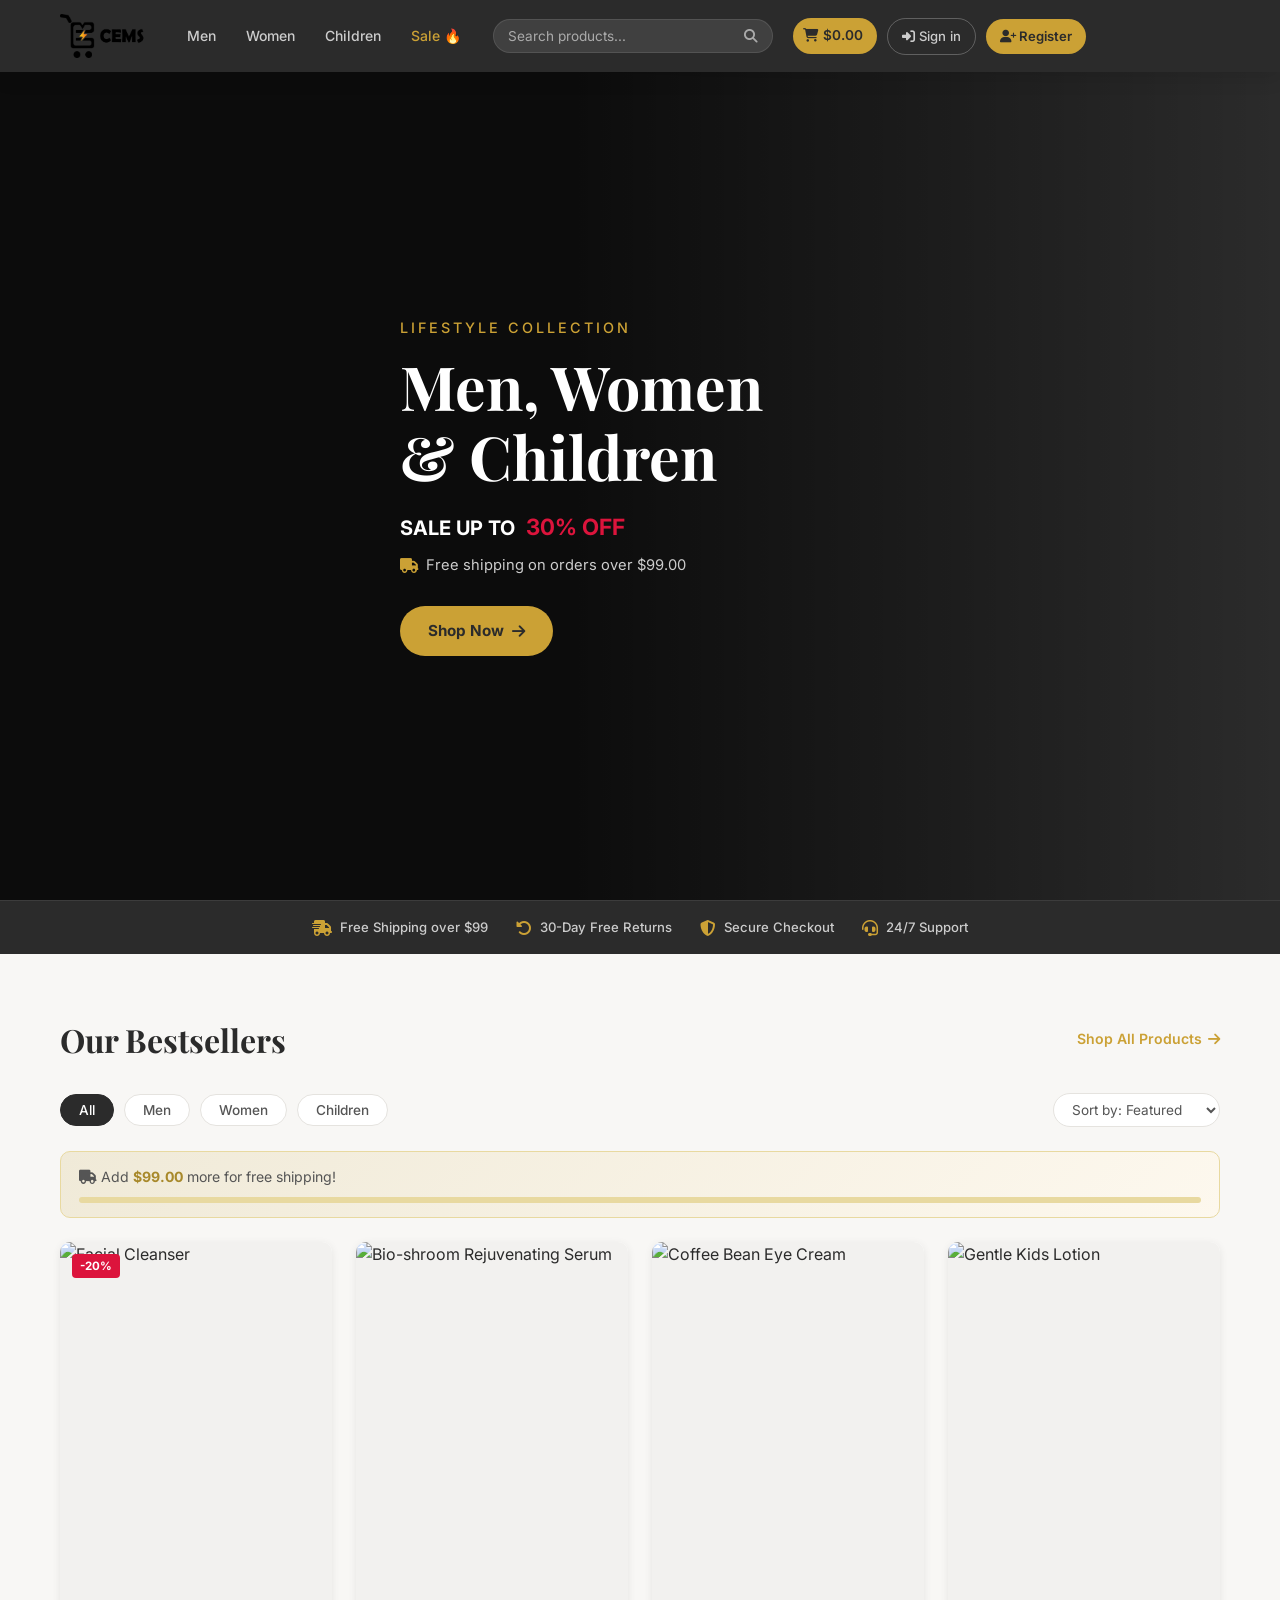
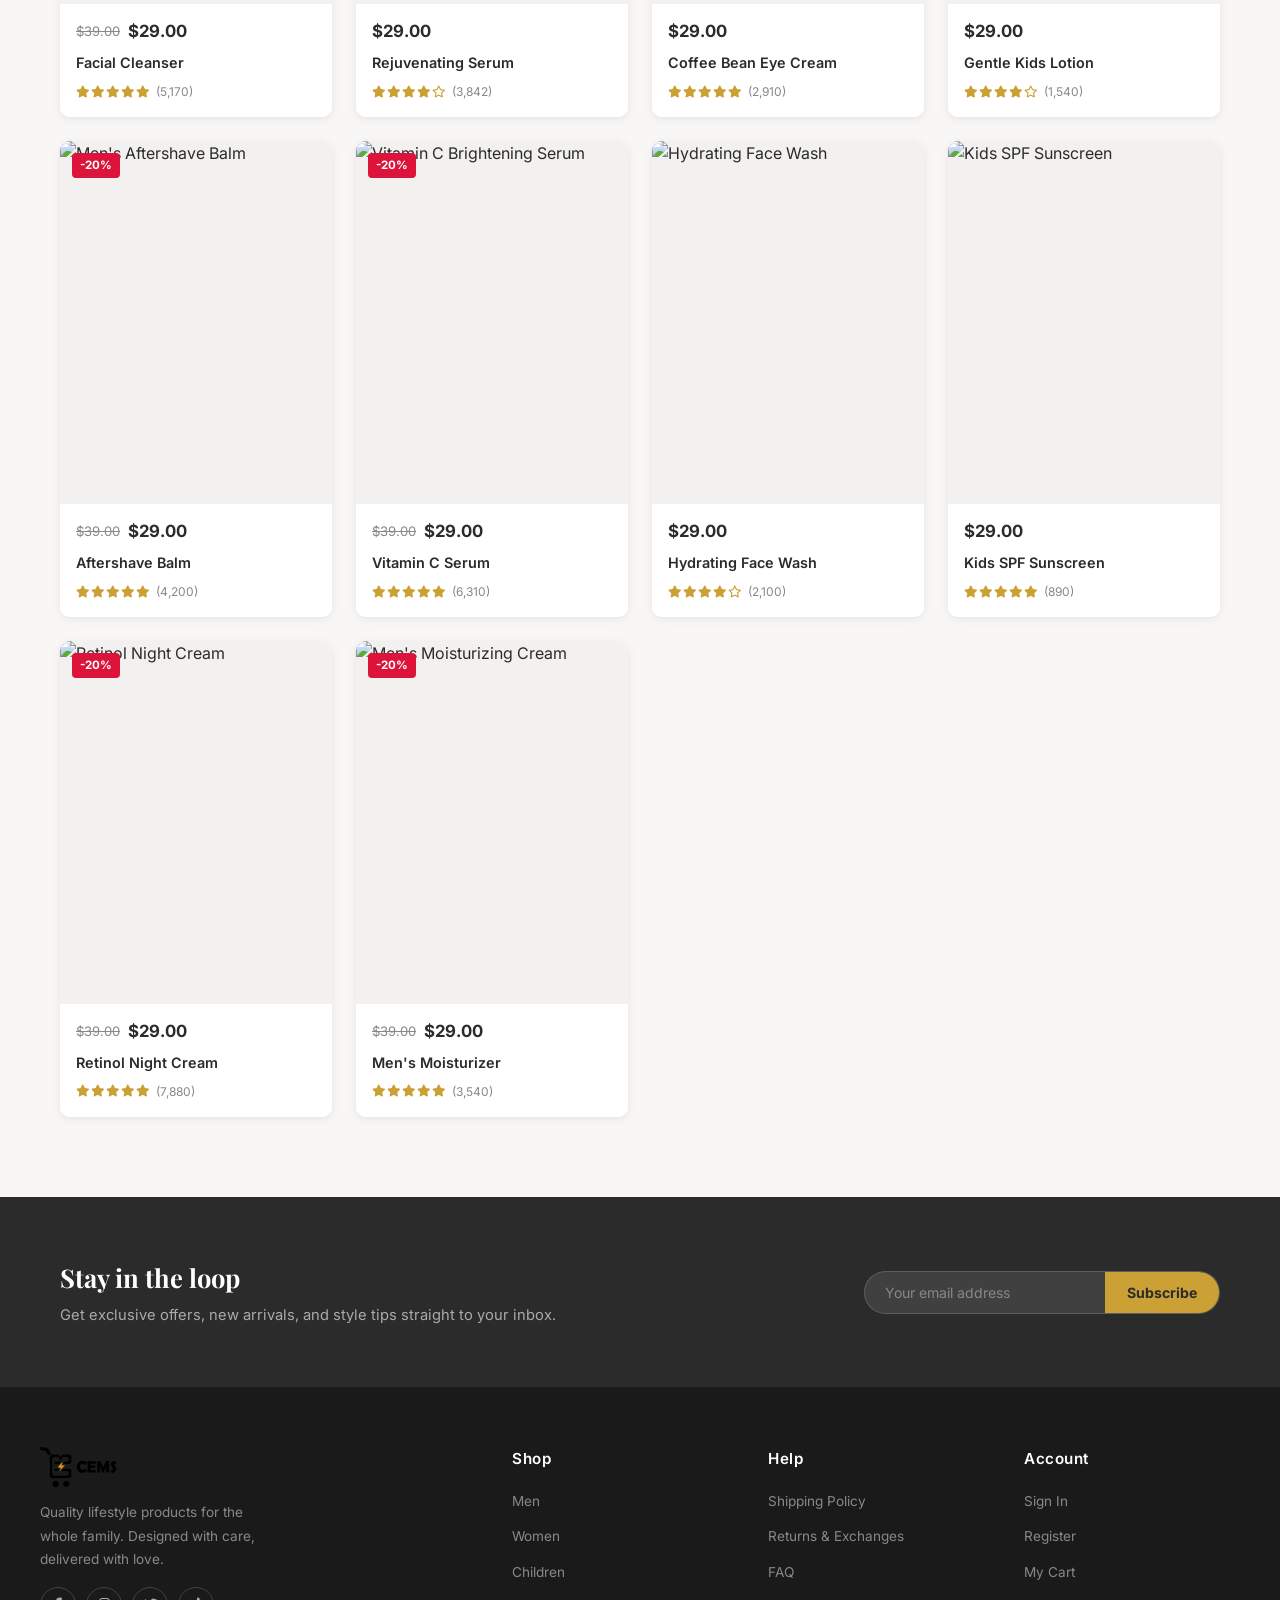
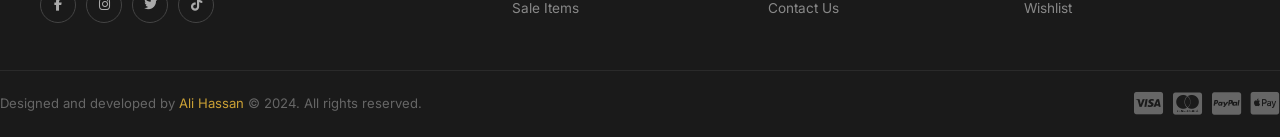
==== commit 676af324: "Add files via upload" ====
--- a/Store/index.html
+++ b/Store/index.html
@@ -29,6 +29,7 @@
           <li><a href="#shop">Women</a></li>
           <li><a href="#shop">Children</a></li>
           <li><a href="#shop" class="nav-sale">Sale 🔥</a></li>
+          <li class="nav-account"><a href="signin.html">Sign in</a></li>
         </ul>
       </nav>
 
@@ -502,6 +503,6 @@
   <!-- ===== TOAST NOTIFICATION ===== -->
   <div class="toast" id="toast"></div>
 
-  <script src="js/main.js"></script>
+  <script src="javascript/main.js"></script>
 </body>
 </html>
--- a/Store/css/main.css
+++ b/Store/css/main.css
@@ -37,15 +37,20 @@
 html {
   scroll-behavior: smooth;
   font-size: 16px;
-}
+  -webkit-text-size-adjust: 100%;
+}
+html, body { max-width: 100%; }
+html { scroll-padding-top: var(--header-h); }
 body {
   font-family: 'Inter', system-ui, sans-serif;
   color: var(--dark);
   background: var(--bg);
   line-height: 1.6;
   min-height: 100vh;
+  min-height: 100dvh;
   display: flex;
   flex-direction: column;
+  overflow-x: hidden;
 }
 img {
   max-width: 100%;
@@ -239,8 +244,9 @@
 .hero {
   position: relative;
   height: calc(100vh - var(--header-h));
+  height: calc(100svh - var(--header-h));
   min-height: 480px;
-  background: url('../images/InShot_hero.jpg') center/cover no-repeat;
+  background: url('../images/hero-banner-1.jpg') center/cover no-repeat;
   background-color: var(--dark);
   display: flex;
   align-items: center;
@@ -1370,4 +1376,137 @@
   .product-layout { grid-template-columns: 1fr; }
   .product-gallery { position: static; }
   .main-image-wrap img { height: 380px; }
-}+}
+
+
+/* =============================================
+   TOUCH DEVICES — no hover: always show card buttons
+   ============================================= */
+@media (hover: none) {
+  .card-actions { opacity: 1; right: 10px; top: 12px; transform: none; }
+  .shop-card:hover { transform: none; }
+  .shop-card:hover .img-cover { transform: none; }
+}
+
+/* =============================================
+   RESPONSIVE — MOBILE / SMALL TABLET (<= 768px)
+   ============================================= */
+@media (max-width: 768px) {
+  :root { --header-h: 64px; }
+  .container { padding-inline: 14px; }
+
+  /* Header */
+  .header-inner { gap: 10px; }
+  .hamburger { display: flex; align-items: center; justify-content: center; width: 40px; height: 40px; }
+  .logo img { height: 36px; }
+  .search-bar { display: none; }
+  .header-actions { margin-left: auto; gap: 8px; }
+  .cart-total { display: none; }
+  .cart-link { padding: 9px 12px; }
+  .btn-outline, .btn-solid { padding: 8px 12px; font-size: 0.78rem; }
+  .btn-outline i, .btn-solid i { display: none; }
+
+  /* Slide-down mobile menu */
+  .main-nav {
+    display: none;
+    position: absolute;
+    top: var(--header-h);
+    left: 0;
+    right: 0;
+    background: var(--dark);
+    border-top: 1px solid rgba(255,255,255,0.08);
+    box-shadow: var(--shadow-md);
+    padding: 10px 14px 16px;
+    z-index: 99;
+  }
+  .main-nav.open { display: block; }
+  .main-nav ul { flex-direction: column; gap: 2px; }
+  .main-nav a { display: block; padding: 12px 14px; font-size: 1rem; border-radius: 8px; }
+
+  /* Hero */
+  .hero { min-height: 420px; background-position: 65% center; }
+  .hero-overlay { background: linear-gradient(to bottom, rgba(0,0,0,0.55), rgba(0,0,0,0.78)); }
+  .hero-content { max-width: 100%; }
+  .hero-sale { font-size: 1.05rem; }
+  .hero-sale span { font-size: 1.2rem; }
+  .btn-hero { padding: 12px 24px; }
+
+  /* Trust bar */
+  .trust-inner { display: grid; grid-template-columns: 1fr 1fr; gap: 12px 14px; justify-content: stretch; }
+  .trust-item { font-size: 0.76rem; }
+
+  /* Sections */
+  .section-header { margin-top: 36px; margin-bottom: 18px; }
+  .section-title { font-size: 1.5rem; }
+  .filter-bar { gap: 8px; }
+  .filter-btn { padding: 7px 14px; }
+  .sort-select { margin-left: 0; width: 100%; padding: 10px 14px; font-size: 16px; }
+
+  /* Products: 2 columns */
+  .products-grid { grid-template-columns: repeat(2, minmax(0, 1fr)); gap: 12px; }
+  .card-content { padding: 10px 10px 12px; }
+  .card-title { font-size: 0.82rem; }
+  .price-now { font-size: 0.95rem; }
+  .action-btn { width: 36px; height: 36px; }
+  .rating-text { font-size: 0.7rem; }
+
+  /* Newsletter */
+  .newsletter { padding: 40px 0; }
+  .newsletter-inner { flex-direction: column; align-items: stretch; gap: 18px; }
+  .newsletter-form { width: 100%; flex-shrink: 1; }
+  .newsletter-form input { flex: 1; min-width: 0; width: auto; font-size: 16px; }
+
+  /* Footer */
+  .footer-grid { grid-template-columns: 1fr 1fr; gap: 28px 20px; padding: 40px 0 28px; }
+  .footer-grid > .footer-col:first-child { grid-column: 1 / -1; }
+  .footer-col p { max-width: 100%; }
+  .footer-bottom { flex-direction: column; text-align: center; justify-content: center; }
+
+  /* Cart */
+  .cart-page, .product-page { padding: 24px 0 56px; }
+  .cart-item { gap: 12px; padding: 12px; align-items: flex-start; }
+  .cart-item img { width: 70px; height: 70px; }
+  .cart-item-title { white-space: normal; }
+  .qty-row { flex-wrap: wrap; }
+  .order-summary { padding: 18px; }
+
+  /* Product page */
+  .product-layout { gap: 24px; }
+  .main-image-wrap img { height: auto; aspect-ratio: 1 / 1; }
+  .thumb-row { overflow-x: auto; padding-bottom: 4px; }
+  .thumb { flex-shrink: 0; }
+  .product-title { font-size: 1.5rem; }
+  .big-price { font-size: 1.6rem; }
+  .product-actions { flex-wrap: wrap; }
+  .btn-add-cart { min-width: 150px; }
+
+  /* Auth */
+  .auth-main { padding: 28px 14px 56px; }
+  .auth-card { padding: 24px 18px; border-radius: 16px; }
+  .social-auth { flex-direction: column; }
+  .input-group input { font-size: 16px; } /* stops iOS zoom-on-focus */
+
+  /* Quick view modal: stack image above text */
+  .modal-overlay { padding: 14px; align-items: flex-end; }
+  .modal-box { flex-direction: column; max-height: 90vh; max-height: 90dvh; overflow-y: auto; }
+  .modal-box img { width: 100%; height: 220px; }
+  .modal-info { padding: 20px 18px 22px; }
+
+  /* Toast */
+  .toast { white-space: normal; width: calc(100% - 32px); max-width: 420px; text-align: center; bottom: 20px; }
+}
+
+/* =============================================
+   RESPONSIVE — SMALL PHONES (<= 480px)
+   ============================================= */
+@media (max-width: 480px) {
+  .btn-outline { display: none; }          /* Sign in stays reachable from the menu/footer */
+  .breadcrumb .container { flex-wrap: wrap; }
+  .coupon-box input { min-width: 0; font-size: 16px; }
+  .footer-grid { grid-template-columns: 1fr 1fr; }
+  .section-header .btn-link { font-size: 0.82rem; }
+}
+
+/* "Sign in" link inside the menu: mobile only */
+.nav-account { display: none; }
+@media (max-width: 480px) { .nav-account { display: block; } }
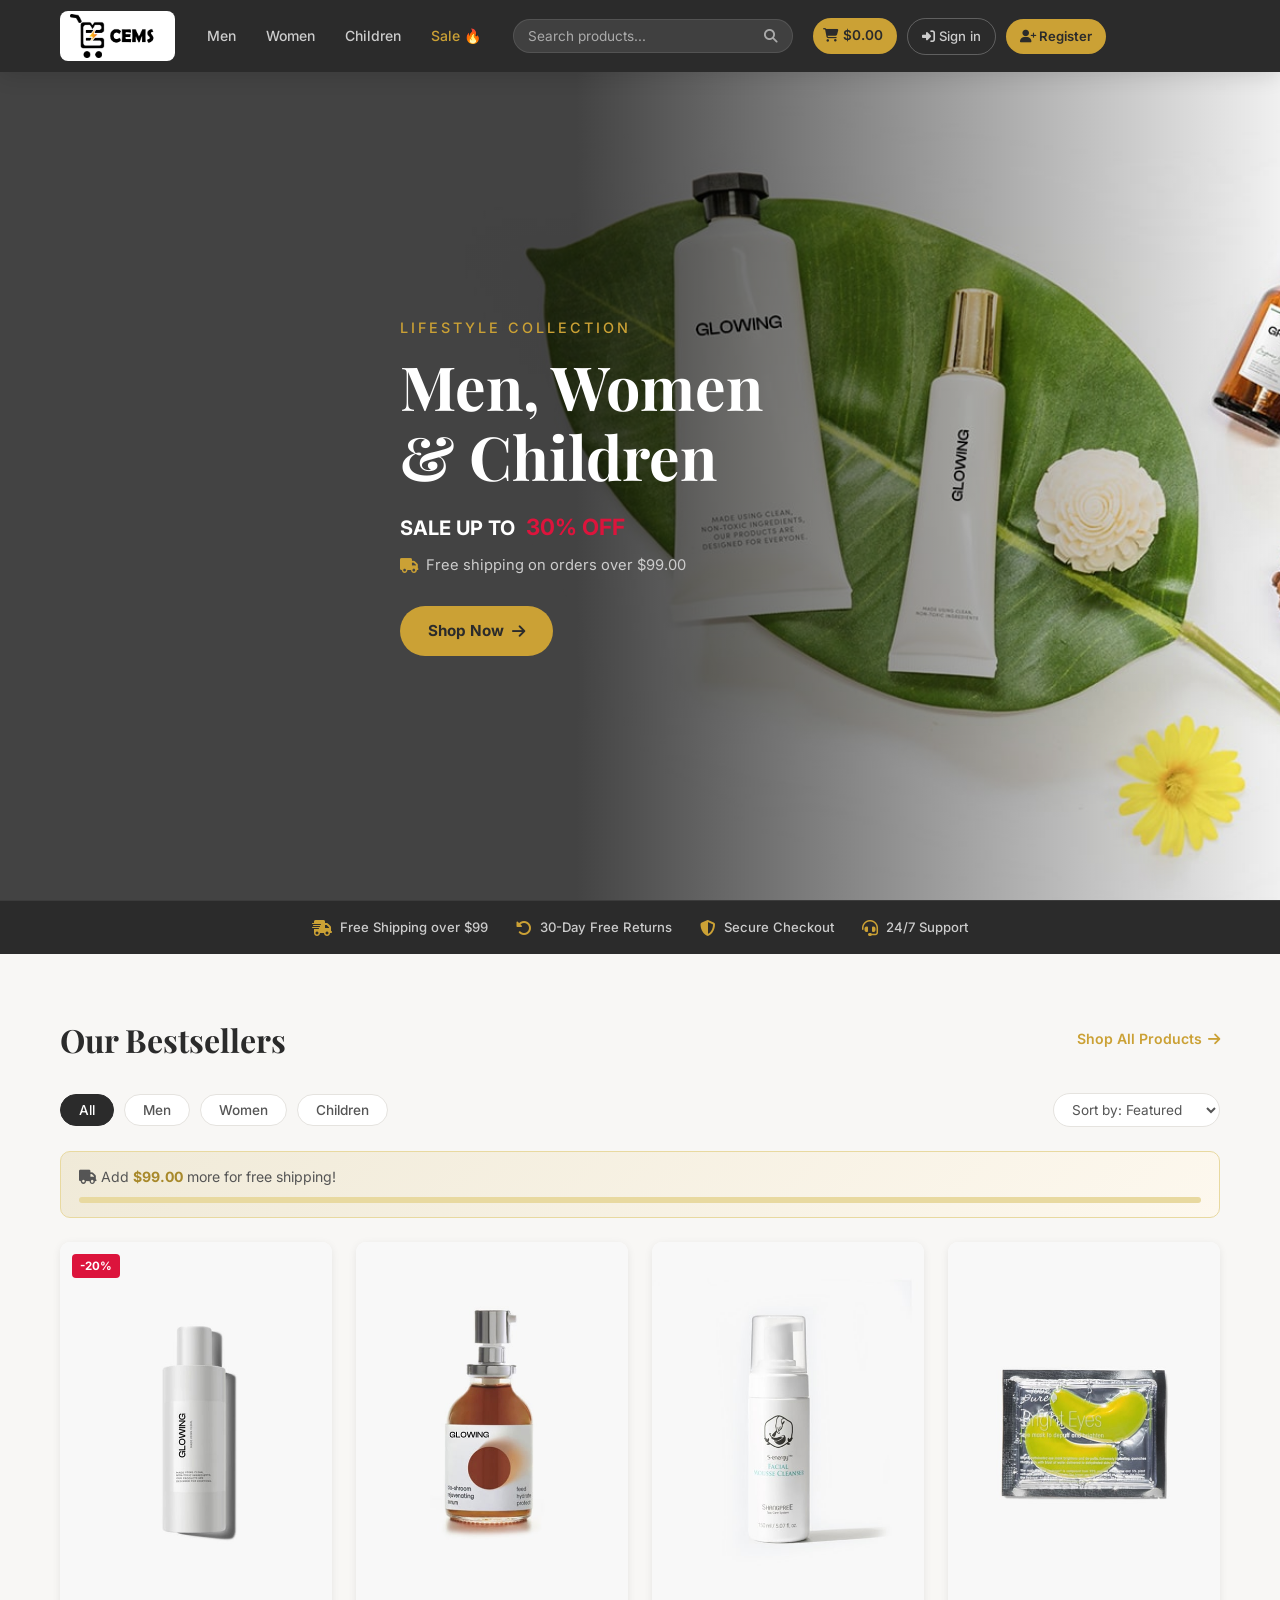
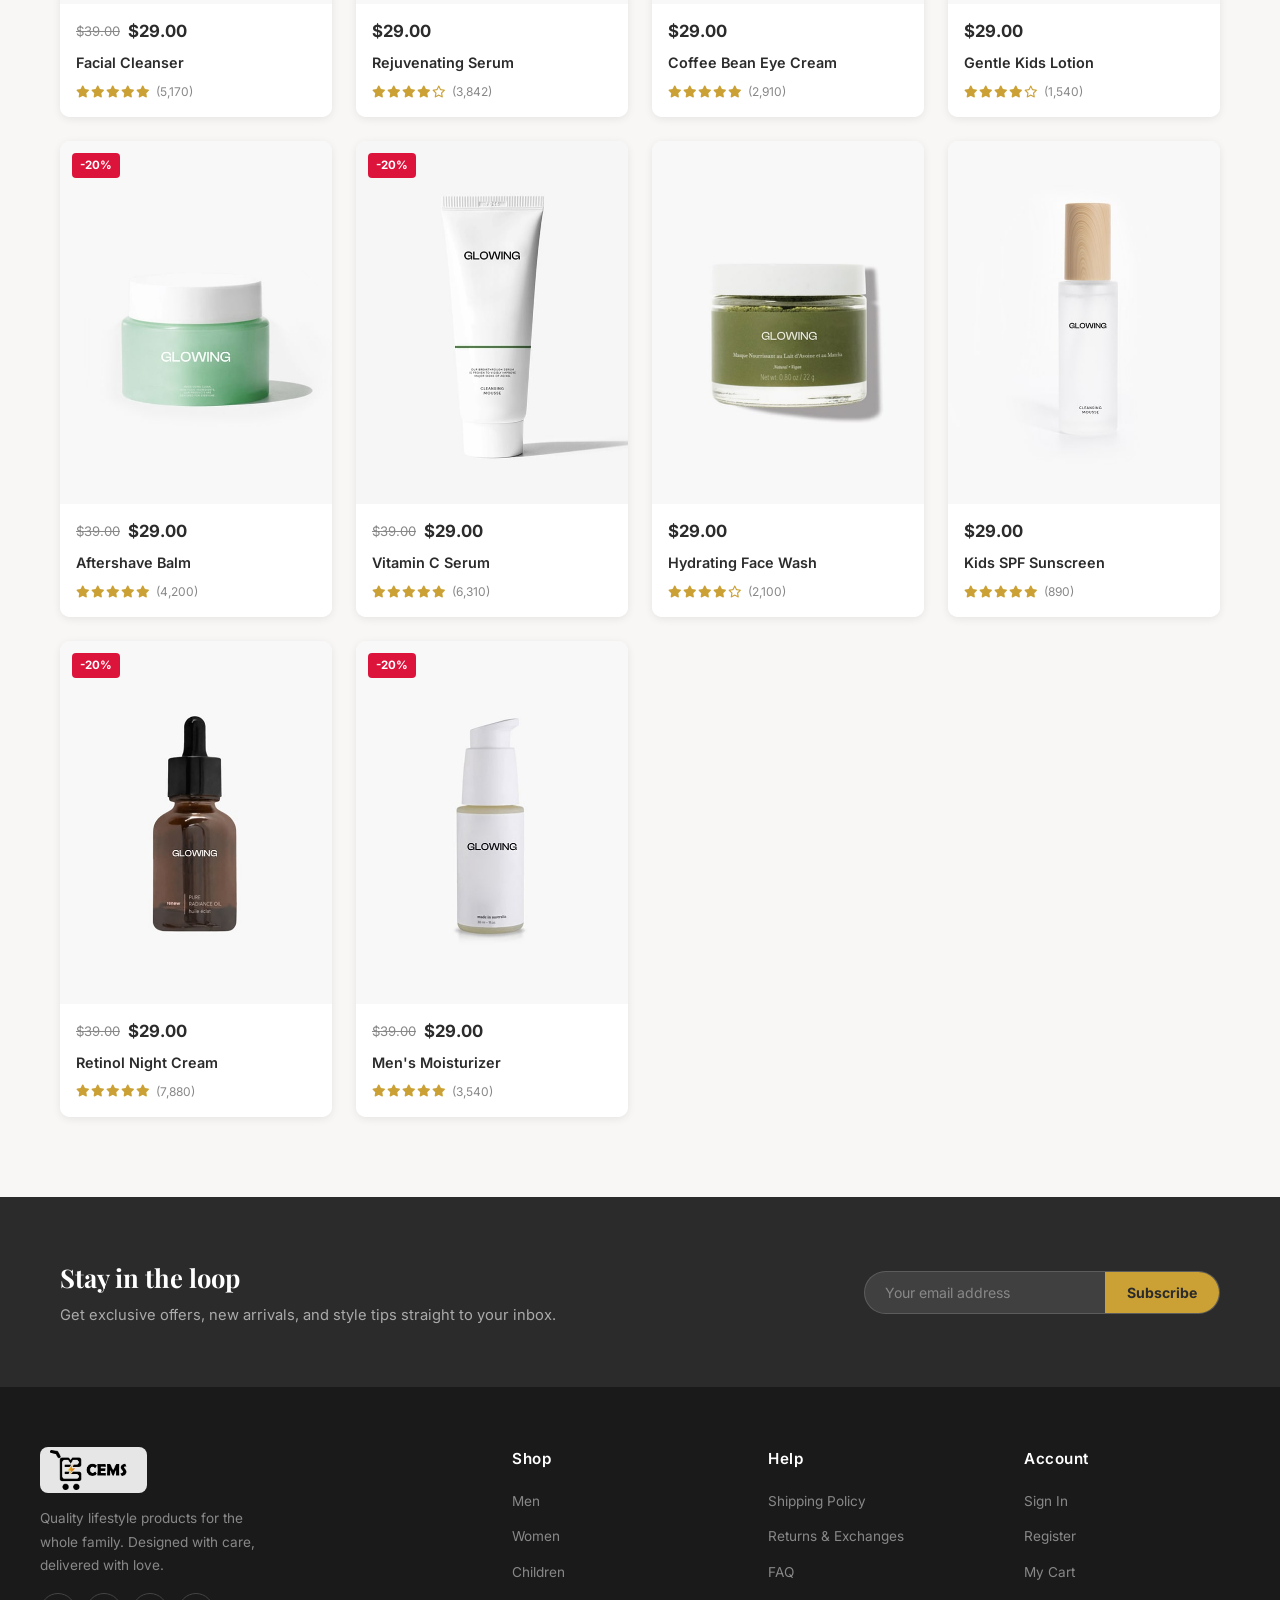
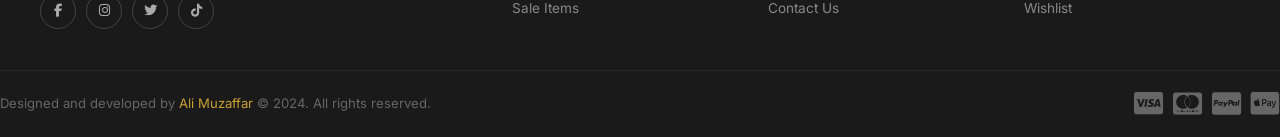
==== commit 720d3cff: "Add files via upload" ====
--- a/Store/index.html
+++ b/Store/index.html
@@ -474,7 +474,7 @@
       </div>
     </div>
     <div class="footer-bottom">
-      <p>Designed and developed by <span>Ali Hassan</span> © 2024. All rights reserved.</p>
+      <p>Designed and developed by <span>Ali Muzaffar</span> © 2024. All rights reserved.</p>
       <div class="payment-icons">
         <i class="fa-brands fa-cc-visa"></i>
         <i class="fa-brands fa-cc-mastercard"></i>
--- a/Store/css/main.css
+++ b/Store/css/main.css
@@ -1506,7 +1506,18 @@
   .footer-grid { grid-template-columns: 1fr 1fr; }
   .section-header .btn-link { font-size: 0.82rem; }
 }
-
-/* "Sign in" link inside the menu: mobile only */
-.nav-account { display: none; }
-@media (max-width: 480px) { .nav-account { display: block; } }
+
+/* "Sign in" link inside the menu: mobile only */
+.nav-account { display: none; }
+@media (max-width: 480px) { .nav-account { display: block; } }
+
+/* Logo is dark artwork: give it a light badge so it shows on the dark header/footer */
+.logo img, img.footer-logo {
+  background: #fff;
+  border-radius: 8px;
+  padding: 3px 10px;
+  box-sizing: content-box;
+}
+@media (max-width: 768px) {
+  .logo img { height: 30px; padding: 3px 8px; }
+}
